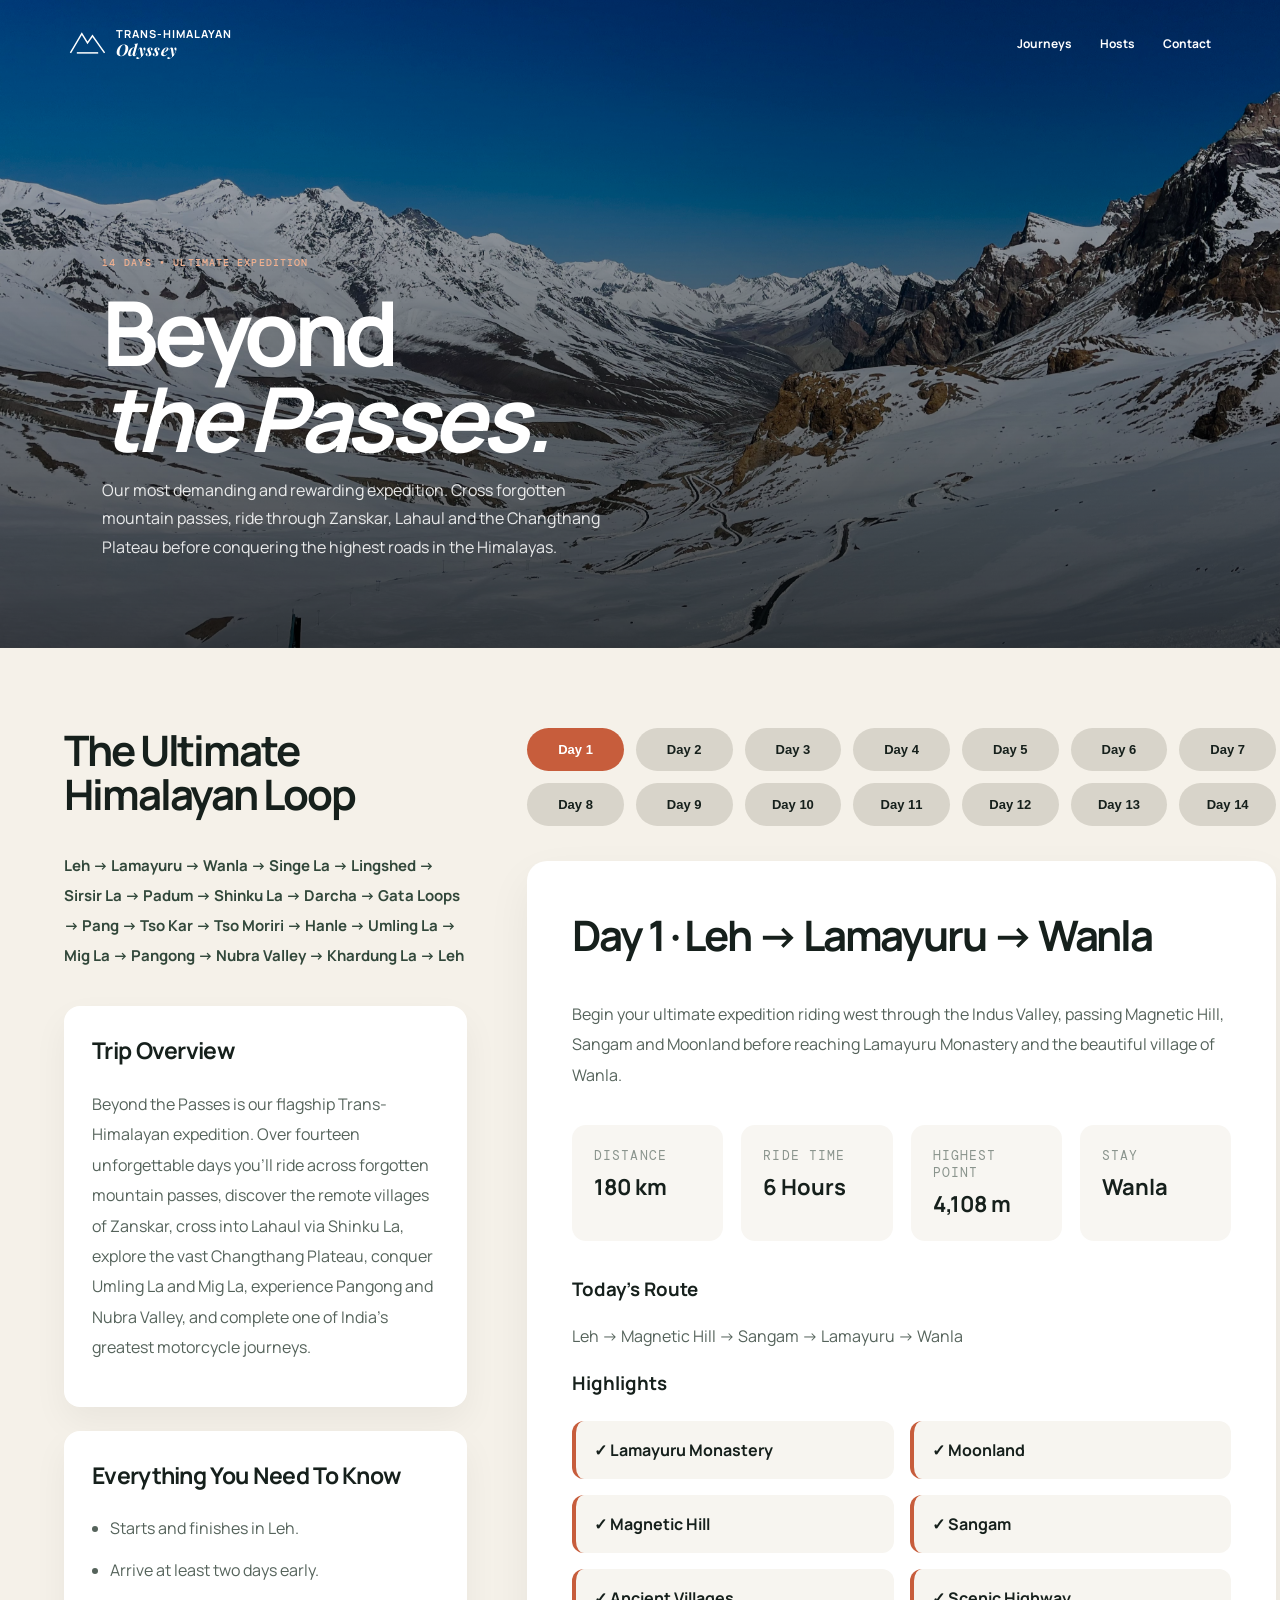
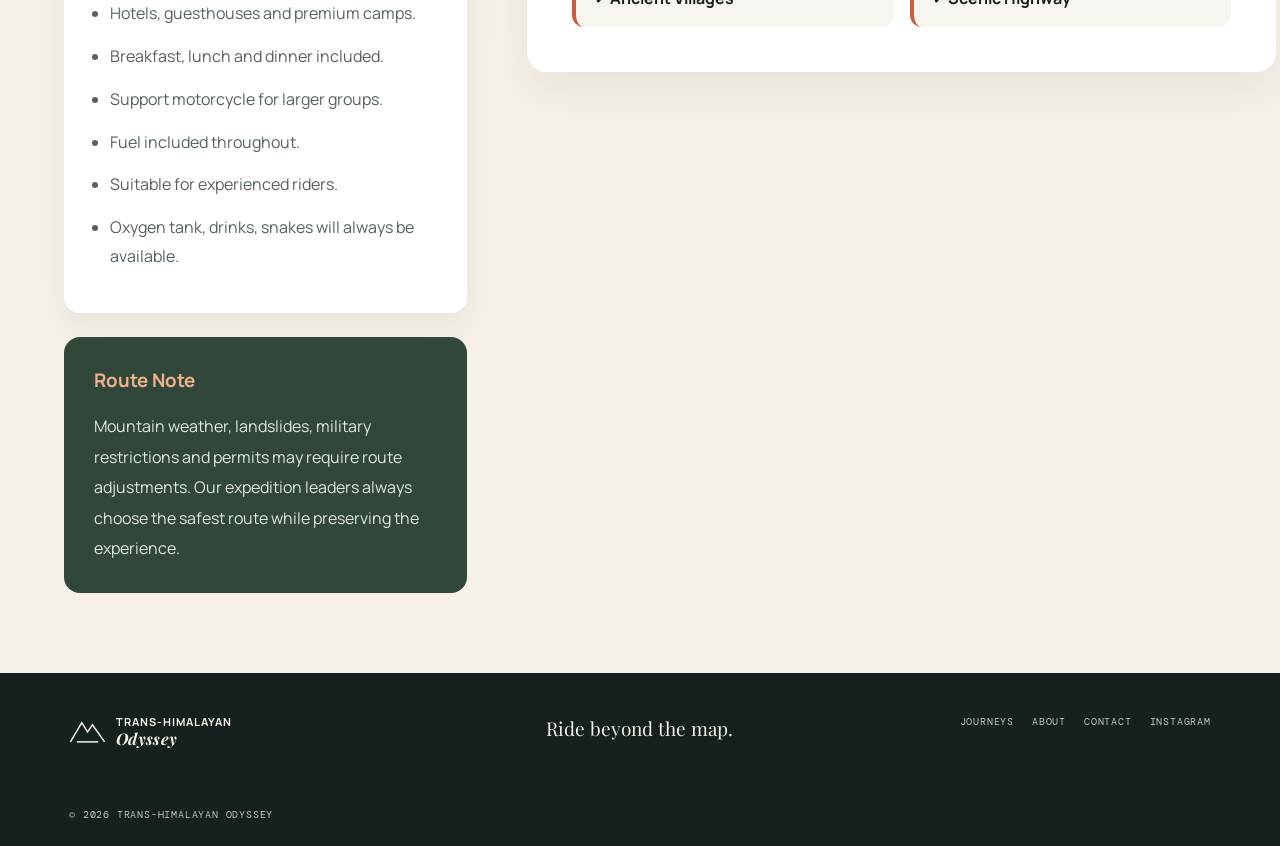
==== beyond-the-passes.html @ 50695be8 "added all three trips pages" ====
<!DOCTYPE html>
<html lang="en">

<head>

<meta charset="UTF-8">
<meta name="viewport" content="width=device-width, initial-scale=1.0">

<title>Beyond the Passes | Trans-Himalayan Odyssey</title>

<link rel="preconnect" href="https://fonts.googleapis.com">

<link rel="preconnect" href="https://fonts.gstatic.com" crossorigin>

<link href="https://fonts.googleapis.com/css2?family=DM+Mono:wght@400;500&family=Manrope:wght@400;500;600;700;800&family=Playfair+Display:wght@600;700&display=swap" rel="stylesheet">

<link rel="stylesheet" href="styles.css">

<link rel="stylesheet" href="trip.css">

</head>

<body>

<header class="site-header">

<a class="brand" href="index.html">

<svg viewBox="0 0 52 42">
<path d="M2 35 18 8l8 13 7-10 17 24"/>
<path d="M11 35h30"/>
</svg>

<span>

Trans-Himalayan

<br>

<em>Odyssey</em>

</span>

</a>

<nav class="nav">

<a href="index.html#journeys">Journeys</a>
<a href="hosts.html">Hosts</a>
<a href="contact.html">Contact</a>

</nav>

</header>

<section class="trip-hero">

<img src="assets/singla.jpeg" alt="Beyond the Passes">

<div class="trip-overlay"></div>

<div class="trip-title">

<p class="eyebrow light">

14 Days • Ultimate Expedition

</p>

<h1>

Beyond<br>

<i>the Passes.</i>

</h1>

<p>

Our most demanding and rewarding expedition.

Cross forgotten mountain passes, ride through Zanskar, Lahaul and the Changthang Plateau before conquering the highest roads in the Himalayas.

</p>

</div>

</section>

<main class="trip-wrapper">

<aside class="trip-sidebar">

<h2>

The Ultimate Himalayan Loop

</h2>

<p class="trip-route">

Leh

→ Lamayuru

→ Wanla

→ Singe La

→ Lingshed

→ Sirsir La

→ Padum

→ Shinku La

→ Darcha

→ Gata Loops

→ Pang

→ Tso Kar

→ Tso Moriri

→ Hanle

→ Umling La

→ Mig La

→ Pangong

→ Nubra Valley

→ Khardung La

→ Leh

</p>

<section class="sidebar-card">

<h3>

Trip Overview

</h3>

<p>

Beyond the Passes is our flagship Trans-Himalayan expedition.

Over fourteen unforgettable days you'll ride across forgotten mountain passes,

discover the remote villages of Zanskar,

cross into Lahaul via Shinku La,

explore the vast Changthang Plateau,

conquer Umling La and Mig La,

experience Pangong and Nubra Valley,

and complete one of India's greatest motorcycle journeys.

</p>

</section>

<section class="sidebar-card">

<h3>

Everything You Need To Know

</h3>

<ul>

<li>Starts and finishes in Leh.</li>

<li>Arrive at least two days early.</li>

<li>Hotels, guesthouses and premium camps.</li>

<li>Breakfast, lunch and dinner included.</li>

<li>Support motorcycle for larger groups.</li>

<li>Fuel included throughout.</li>

<li>Suitable for experienced riders.</li>
<li>Oxygen tank, drinks, snakes will always be available.</li>

</ul>

</section>

<section class="route-note">

<h3>

Route Note

</h3>

<p>

Mountain weather,

landslides,

military restrictions and permits may require route adjustments.

Our expedition leaders always choose the safest route while preserving the experience.

</p>

</section>

</aside>

<section class="trip-content">

<div class="day-buttons">

<button class="active">Day 1</button>

<button>Day 2</button>

<button>Day 3</button>

<button>Day 4</button>

<button>Day 5</button>

<button>Day 6</button>

<button>Day 7</button>

<button>Day 8</button>

<button>Day 9</button>

<button>Day 10</button>

<button>Day 11</button>

<button>Day 12</button>

<button>Day 13</button>

<button>Day 14</button>

</div>

<div id="day-content">

<h2 id="day-title"></h2>

<p id="day-overview"></p>

<div class="info-grid">

<div class="info-card">
<small>Distance</small>
<strong id="day-distance"></strong>
</div>

<div class="info-card">
<small>Ride Time</small>
<strong id="day-time"></strong>
</div>

<div class="info-card">
<small>Highest Point</small>
<strong id="day-altitude"></strong>
</div>

<div class="info-card">
<small>Stay</small>
<strong id="day-stay"></strong>
</div>

</div>

<h3>Today's Route</h3>

<p id="day-route"></p>

<h3>Highlights</h3>

<div class="highlights" id="day-highlights"></div>

</div>

</section>

</main>

<footer>
    <a class="brand" href="#top">
      <svg viewBox="0 0 52 42" aria-hidden="true">
        <path d="M2 35 18 8l8 13 7-10 17 24"/>
        <path d="M11 35h30"/>
      </svg>
      <span>Trans-Himalayan<br><em>Odyssey</em></span>
    </a>

    <p>Ride beyond the map.</p>

    <div>
      <a href="#journeys">Journeys</a>
      <a href="hosts.html">About</a>
      <a href="contact.html">Contact</a>

      <!-- Instagram -->
      <a href="https://www.instagram.com/trans_himalayan_odyssey/"
        target="_blank"
        rel="noopener noreferrer"
        class="icon brands alt fa-instagram"
        aria-label="Instagram">
        <span class="label">Instagram</span>
      </a>
    </div>

    <small>© <span id="year"></span> Trans-Himalayan Odyssey</small>
    </footer>

<script>

const itinerary=[

{
title:"Day 1 · Leh → Lamayuru → Wanla",
overview:"Begin your ultimate expedition riding west through the Indus Valley, passing Magnetic Hill, Sangam and Moonland before reaching Lamayuru Monastery and the beautiful village of Wanla.",
distance:"180 km",
time:"6 Hours",
altitude:"4,108 m",
stay:"Wanla",
route:"Leh → Magnetic Hill → Sangam → Lamayuru → Wanla",
highlights:[
"Lamayuru Monastery",
"Moonland",
"Magnetic Hill",
"Sangam",
"Ancient Villages",
"Scenic Highway"
]
},

{
title:"Day 2 · Wanla → Singe La → Lingshed",
overview:"Leave the highway behind and enter one of the least explored regions of Ladakh as you climb Singe La and descend into remote Himalayan villages.",
distance:"185 km",
time:"7–8 Hours",
altitude:"5,091 m",
stay:"Lingshed",
route:"Wanla → Photoksar → Singe La → Lingshed",
highlights:[
"Singe La",
"Photoksar",
"Remote Dirt Roads",
"Mountain Villages",
"River Crossings",
"Adventure Riding"
]
},

{
title:"Day 3 · Lingshed → Sirsir La → Padum",
overview:"Cross Sirsir La and descend into the spectacular Zanskar Valley where dramatic canyon roads lead towards Padum.",
distance:"180 km",
time:"7 Hours",
altitude:"4,850 m",
stay:"Padum",
route:"Lingshed → Sirsir La → Padum",
highlights:[
"Sirsir La",
"Zanskar Valley",
"Mountain Roads",
"Padum",
"Canyon Landscapes",
"Remote Himalayas"
]
},

{
title:"Day 4 · Explore Zanskar",
overview:"A relaxed exploration day discovering monasteries, villages and hidden corners of Zanskar while enjoying a break from long-distance riding.",
distance:"120 km",
time:"4 Hours",
altitude:"3,660 m",
stay:"Padum",
route:"Padum → Karsha → Stongde → Padum",
highlights:[
"Karsha Monastery",
"Stongde",
"Local Culture",
"Photography",
"River Valleys",
"Hidden Villages"
]
},

{
title:"Day 5 · Padum → Shinku La → Darcha",
overview:"Ride one of the newest Himalayan adventure routes crossing Shinku La before descending towards Darcha.",
distance:"190 km",
time:"8 Hours",
altitude:"5,091 m",
stay:"Darcha",
route:"Padum → Gombo Rangjon → Shinku La → Darcha",
highlights:[
"Shinku La",
"Gombo Rangjon",
"River Crossings",
"Mountain Trails",
"Lahaul Valley",
"Adventure Roads"
]
},

{
title:"Day 6 · Darcha → Gata Loops → Pang",
overview:"Enter the famous Leh–Manali Highway climbing the legendary Gata Loops before reaching Pang.",
distance:"220 km",
time:"8 Hours",
altitude:"4,630 m",
stay:"Pang",
route:"Darcha → Baralacha Region → Gata Loops → Pang",
highlights:[
"Gata Loops",
"Mountain Highway",
"High Altitude",
"Rock Formations",
"Epic Curves",
"Photography"
]
},

{
title:"Day 7 · Pang → Tso Kar → Tso Moriri",
overview:"Ride across the More Plains before exploring Tso Kar and ending the day beside the crystal-clear waters of Tso Moriri.",
distance:"210 km",
time:"7 Hours",
altitude:"4,595 m",
stay:"Karzok",
route:"Pang → More Plains → Tso Kar → Karzok",
highlights:[
"More Plains",
"Tso Kar",
"Wild Kiang",
"Tso Moriri",
"Changpa Nomads",
"Sunset"
]
},

{
title:"Day 8 · Tso Moriri → Hanle",
overview:"Continue through the vast Changthang Plateau towards Hanle, one of India's most remote villages.",
distance:"180 km",
time:"6 Hours",
altitude:"4,500 m",
stay:"Hanle",
route:"Karzok → Nyoma → Hanle",
highlights:[
"Changthang Plateau",
"Hanle Monastery",
"Nomadic Settlements",
"Remote Roads",
"Wildlife",
"Night Sky"
]
},

{
title:"Day 9 · Hanle → Umling La → Mig La → Hanle",
overview:"Today's challenge is conquering Umling La and Mig La before returning to Hanle for another unforgettable Himalayan night.",
distance:"230 km",
time:"8 Hours",
altitude:"5,883 m",
stay:"Hanle",
route:"Hanle → Umling La → Mig La → Hanle",
highlights:[
"Umling La",
"Mig La",
"Border Roads",
"World's Highest Roads",
"Adventure Riding",
"High Altitude"
]
},

{
title:"Day 10 · Hanle → Chushul → Pangong",
overview:"Ride through Chushul and the Rezang La Memorial before following Pangong Lake to your overnight stay.",
distance:"210 km",
time:"7 Hours",
altitude:"4,595 m",
stay:"Spangmik",
route:"Hanle → Chushul → Rezang La → Pangong",
highlights:[
"Rezang La",
"Chushul",
"Pangong",
"Photography",
"Mountain Lakes",
"Sunset"
]
},

{
title:"Day 11 · Pangong → Shyok → Nubra Valley",
overview:"Follow the famous Shyok route into Nubra Valley where desert landscapes meet snow-covered mountains.",
distance:"185 km",
time:"6 Hours",
altitude:"4,250 m",
stay:"Hunder",
route:"Pangong → Durbuk → Shyok → Hunder",
highlights:[
"Shyok Valley",
"River Roads",
"Nubra Valley",
"Diskit",
"Sand Dunes",
"Cold Desert"
]
},

{
title:"Day 12 · Nubra Exploration",
overview:"Spend the day exploring the hidden corners of Nubra Valley including Turtuk or Warshi depending on conditions and permits.",
distance:"200 km",
time:"6 Hours",
altitude:"3,900 m",
stay:"Hunder",
route:"Hunder → Turtuk → Hunder",
highlights:[
"Turtuk",
"Border Villages",
"Local Culture",
"Apricot Orchards",
"Scenic Roads",
"Photography"
]
},

{
title:"Day 13 · Nubra → Khardung La → Leh",
overview:"Cross Khardung La once more and descend into Leh after completing one of India's greatest motorcycle expeditions.",
distance:"130 km",
time:"5 Hours",
altitude:"5,359 m",
stay:"Leh",
route:"Hunder → Khardung La → Leh",
highlights:[
"Khardung La",
"Celebration Ride",
"Mountain Views",
"Final Descent",
"Group Photos",
"Leh"
]
},

{
title:"Day 14 · Leisure Day in Leh",
overview:"Keep this day flexible for weather delays, bike maintenance, sightseeing or simply enjoying Leh before your departure.",
distance:"Flexible",
time:"As You Wish",
altitude:"3,500 m",
stay:"Trip Ends",
route:"Explore Leh",
highlights:[
"Leh Market",
"Cafés",
"Shopping",
"Bike Care",
"Farewell Dinner",
"Departure"
]
}

];

const buttons=document.querySelectorAll(".day-buttons button");

const title=document.getElementById("day-title");
const overview=document.getElementById("day-overview");
const distance=document.getElementById("day-distance");
const time=document.getElementById("day-time");
const altitude=document.getElementById("day-altitude");
const stay=document.getElementById("day-stay");
const route=document.getElementById("day-route");
const highlights=document.getElementById("day-highlights");

function loadDay(index){

buttons.forEach((button,i)=>{

button.classList.toggle("active",i===index);

});

const day=itinerary[index];

title.textContent=day.title;
overview.textContent=day.overview;
distance.textContent=day.distance;
time.textContent=day.time;
altitude.textContent=day.altitude;
stay.textContent=day.stay;
route.textContent=day.route;

highlights.innerHTML="";

day.highlights.forEach(item=>{

const div=document.createElement("div");

div.className="highlight";

div.textContent="✓ "+item;

highlights.appendChild(div);

});

}

buttons.forEach((button,index)=>{

button.addEventListener("click",()=>{

loadDay(index);

});

});

loadDay(0);

</script>
<script src="script.js"></script>
</body>
</html>
---- styles.css ----
:root{
    --ink:#16201c;
    --moss:#31473a;
    --sand:#e7ddcd;
    --cream:#f5f1e9;
    --rust:#c75d3c;
    --line:rgba(22,32,28,.18)}*{box-sizing:border-box}html{scroll-behavior:smooth}body{margin:0;
        background:var(--cream);color:var(--ink);
            font-family:Manrope,Arial,sans-serif}.page-grain{pointer-events:none;
                position:fixed;
                inset:0;
                z-index:10;
                opacity:.08;
                background-image:url("data:image/svg+xml,%3Csvg viewBox='0 0 180 180' xmlns='http://www.w3.org/2000/svg'%3E%3Cfilter id='n'%3E%3CfeTurbulence type='fractalNoise' baseFrequency='.9' numOctaves='4' stitchTiles='stitch'/%3E%3C/filter%3E%3Crect width='100%25' height='100%25' filter='url(%23n)' opacity='.5'/%3E%3C/svg%3E");
                mix-blend-mode:multiply}.site-header{position:absolute;top:0;
                    left:0;
                    right:0;
                    z-index:3;
                    display:flex;
                    align-items:center;
                    justify-content:space-between;
                    padding:27px 5.4%;
                    color:white}.brand{display:flex;align-items:center;gap:10px;
                        color:inherit;
                        text-decoration:none;
                        font-size:11px;
                        font-weight:700;
                        letter-spacing:.09em;
                        line-height:1.2;
                        text-transform:uppercase}.brand em{font-family:'Playfair Display',serif;font-size:16px;
                            letter-spacing:.02em;
                            text-transform:none}.brand svg{width:37px;fill:none;stroke:currentColor;stroke-width:2.1}.nav{display:flex;gap:28px;
                                align-items:center}.nav a{color:inherit;text-decoration:none;
                                    font-size:12px;
                                    font-weight:700}.nav-cta{border:1px solid rgba(255,255,255,.7);
                                        padding:10px 14px}.nav-cta span{color:#efb18e;margin-left:6px}.menu-toggle{display:none;background:none;border:0;
                                            color:white}.hero{position:relative;
                                                height:min(860px,100vh);
                                                min-height:650px;
                                                color:white;
                                                overflow:hidden}.hero-image,.card-image,.manifesto-image,.about-photo{background-size:cover;
                                                    background-position:center}.hero-image{position:absolute;
                                                        inset:0;
                                                        background-image:url('https://images.unsplash.com/photo-1544502062-f82887f03d1c?auto=format&fit=crop&w=2400&q=85');
                                                        animation:zoom 16s ease-out both}.hero-overlay{position:absolute;
                                                            inset:0;
                                                            background:linear-gradient(90deg,rgba(9,20,16,.74),rgba(10,20,16,.22) 70%),linear-gradient(0deg,rgba(9,20,16,.45),transparent 38%)}.hero-content{position:absolute;z-index:1;top:50%;transform:translateY(-42%);
                                                                left:12%;max-width:700px}.eyebrow{font-family:'DM Mono',monospace;
                                                                    text-transform:uppercase;
                                                                    letter-spacing:.11em;
                                                                    font-size:10px;font-weight:500;
                                                                    margin:0 0 20px;
                                                                    color:var(--rust)}.eyebrow.light{color:#f1b08f}.hero h1{font-size:clamp(54px,7.2vw,105px);line-height:1.08;.hero h1 i{
    display:inline-block;
}
                                                                        letter-spacing:-.065em;margin:0}.hero h1 i,h2 i,.display-copy em,blockquote em{font-family:'Playfair Display',serif;font-weight:600;
                                                                            letter-spacing:-.055em}.hero-copy{max-width:450px;
                                                                                font-size:15px;
                                                                                line-height:1.8;
                                                                                margin:28px 0 35px;
                                                                                color:rgba(255,255,255,.85)}.button{display:inline-flex;
                                                                                    align-items:center;
                                                                                    gap:20px;
                                                                                    padding:15px 20px;
                                                                                    font-size:11px;
                                                                                    text-transform:uppercase;
                                                                                    letter-spacing:.06em;
                                                                                    font-weight:800;
                                                                                    text-decoration:none}.button-light{color:var(--ink);
                                                                                        background:var(--cream)}.button span{font-size:17px}.hero-foot{position:absolute;
                                                                                            bottom:28px;
                                                                                            left:5.4%;
                                                                                            right:5.4%;
                                                                                            z-index:1;
                                                                                            display:flex;
                                                                                            justify-content:space-between;
                                                                                            font:10px 'DM Mono',monospace;
                                                                                            letter-spacing:.1em;
                                                                                            text-transform:uppercase}.intro{padding:140px 8%;
                                                                                                background:var(--cream)}.section-label{font:10px 'DM Mono',monospace;
                                                                                                    text-transform:uppercase;
                                                                                                    letter-spacing:.1em;
                                                                                                    color:#68736b;display:flex;
                                                                                                    gap:25px}.section-label span{color:var(--rust)}.intro-body{display:grid;grid-template-columns:1.5fr .55fr;
                                                                                                        gap:10%;max-width:1120px;
                                                                                                        margin:48px auto 0}.display-copy{font-size:clamp(31px,4.2vw,59px);
                                                                                                            line-height:1.16;
                                                                                                            letter-spacing:-.055em;
                                                                                                            margin:0}.intro-detail{padding-top:13px;
                                                                                                                font-size:14px;line-height:1.85}.text-link{display:inline-block;margin-top:20px;color:var(--ink);text-decoration:none;font-weight:800;font-size:12px;border-bottom:1px solid var(--ink);padding-bottom:6px}.text-link span{margin-left:15px;color:var(--rust);font-size:16px}.journeys{padding:105px 5.4% 120px;background:#d6cdbd}.section-heading{display:flex;justify-content:space-between;align-items:end;gap:30px;max-width:1300px;margin:0 auto 45px}.section-heading h2,.about h2,.enquire h2{font-size:clamp(42px,5.2vw,72px);line-height:1;letter-spacing:-.06em;margin:0}.section-heading>p{max-width:310px;font-size:13px;line-height:1.7;margin:0}.trip-grid{display:grid;grid-template-columns:repeat(3,1fr);gap:18px;max-width:1300px;margin:auto}.trip-card{background:var(--cream);display:flex;flex-direction:column;min-height:595px}.card-image{height:270px}.card-one .card-image{background-image:url('https://images.unsplash.com/photo-1628348068346-682e3d7ca355?auto=format&fit=crop&w=1000&q=80')}.card-two .card-image{background-image:url('https://images.unsplash.com/photo-1500534623283-312aade485b7?auto=format&fit=crop&w=1000&q=80')}.card-three .card-image{background-image:url('https://images.unsplash.com/photo-1544735716-392fe2489ffa?auto=format&fit=crop&w=1000&q=80')}.card-content{padding:26px 28px 30px;display:flex;flex:1;flex-direction:column}.card-meta{display:flex;justify-content:space-between;font:10px 'DM Mono',monospace;text-transform:uppercase;letter-spacing:.07em;color:#657068}.card-meta span:last-child{color:var(--rust)}.trip-card h3{font-size:38px;line-height:.98;letter-spacing:-.055em;margin:25px 0 13px}.trip-card p{font-size:12.5px;line-height:1.7;margin:0;color:#435049}.trip-card a{margin-top:auto;padding-top:20px;color:var(--ink);font-size:11px;text-transform:uppercase;font-weight:800;text-decoration:none}.trip-card a span{float:right;color:var(--rust);font-size:17px}.trip-note{text-align:center;font:10px 'DM Mono',monospace;text-transform:uppercase;letter-spacing:.07em;color:#657068;margin:35px 0 0}.manifesto{display:grid;grid-template-columns:1.15fr .85fr;min-height:610px}.manifesto-image{background-image:url('https://images.unsplash.com/photo-1526772662000-3f88f10405ff?auto=format&fit=crop&w=1800&q=85')}.manifesto-panel{background:var(--moss);color:var(--cream);padding:15% 13%;display:flex;flex-direction:column;justify-content:center}.manifesto-panel blockquote{font-size:clamp(32px,4vw,55px);line-height:1.12;letter-spacing:-.055em;margin:0 0 35px}.manifesto-panel>p:last-child{font-size:13px;line-height:1.8;color:#d2d8d1;max-width:370px}.ride-principles{padding:130px 8%;display:grid;grid-template-columns:.5fr 1.5fr;gap:65px}.principles-grid{display:grid;grid-template-columns:repeat(2,1fr);gap:0 45px}.principles-grid article{padding:0 0 40px;margin-bottom:38px;border-bottom:1px solid var(--line)}.principles-grid span{font:10px 'DM Mono',monospace;color:var(--rust)}.principles-grid h3{font-size:21px;letter-spacing:-.04em;margin:15px 0 9px}.principles-grid p{font-size:12.5px;line-height:1.7;color:#566158;margin:0;max-width:260px}.about{display:grid;grid-template-columns:1fr 1fr;background:#e7ddcd;min-height:620px}.about-photo{background-image:url('https://images.unsplash.com/photo-1558981806-ec527fa84c39?auto=format&fit=crop&w=1300&q=85')}.about-copy{padding:15% 16%;display:flex;flex-direction:column;justify-content:center}.about-copy>p:not(.eyebrow){font-size:13px;line-height:1.85;max-width:420px;color:#435049;margin:24px 0 0}.about-copy>p+p{margin-top:12px}.enquire{padding:125px 8%;background:var(--rust);color:var(--cream);text-align:center;display:flex;align-items:center;flex-direction:column}.enquire h2{font-size:clamp(42px,6.2vw,86px)}.enquire>p:not(.eyebrow){max-width:470px;font-size:14px;line-height:1.8;margin:28px 0 32px;color:#fff2e8}.enquire small{font:9px 'DM Mono',monospace;text-transform:uppercase;letter-spacing:.05em;margin-top:22px;color:#ffe2d0;opacity:.8}footer{background:var(--ink);color:var(--cream);padding:42px 5.4% 25px;display:grid;grid-template-columns:1fr 1fr 1fr;align-items:start;gap:20px}footer p{font-family:'Playfair Display',serif;font-size:19px;margin:0;text-align:center}footer div{display:flex;justify-content:flex-end;gap:18px}footer div a,footer small{font:10px 'DM Mono',monospace;text-transform:uppercase;letter-spacing:.08em;color:#bec7be;text-decoration:none}footer small{grid-column:1/-1;margin-top:40px}@keyframes zoom{from{transform:scale(1.04)}to{transform:scale(1)}}@media(max-width:720px){.site-header{padding:22px 6%}.nav{display:none;position:absolute;top:78px;left:6%;right:6%;background:var(--ink);padding:25px;flex-direction:column;align-items:flex-start}.nav.open{display:flex}.menu-toggle{display:block}.menu-toggle span{display:block;width:24px;height:1px;background:currentColor;margin:6px}.hero-content{left:7%;right:7%;transform:translateY(-39%)}.hero h1{font-size:54px}.hero-foot{left:7%;right:7%}.intro{padding:85px 7%}.intro-body,.manifesto,.about{grid-template-columns:1fr;gap:25px}.intro-body{margin-top:34px}.section-heading{display:block}.section-heading>p{margin-top:22px}.journeys{padding:78px 6%}.trip-grid{grid-template-columns:1fr}.trip-card{min-height:0}.card-image{height:260px}.card-content{min-height:285px}.manifesto-image{min-height:380px}.manifesto-panel{padding:90px 10%}.ride-principles{padding:85px 7%;grid-template-columns:1fr;gap:38px}.principles-grid{gap:0 25px}.about-photo{min-height:420px}.about-copy{padding:85px 9%}.enquire{padding:90px 7%}footer{grid-template-columns:1fr 1fr}footer p{display:none}footer div{justify-content:flex-end;flex-direction:column;align-items:flex-end;gap:10px}footer small{margin-top:25px}.display-copy{font-size:37px}}
.host-card{
    display:grid;
    grid-template-columns:420px 1fr;
    gap:5rem;
    align-items:center;
    margin:6rem auto;
    max-width:1200px;
}

.host-photo img{
    width:100%;
    display:block;
    border-radius:12px;
    transition:.35s;
}

.host-photo:hover img{
    transform:scale(1.02);
}

.host-content h2{
    font-size:3rem;
    margin:.3rem 0;
}

.host-tag{
    color:var(--rust);
    font-weight:700;
    margin-bottom:2rem;
}

.host-content p{
    line-height:1.9;
}

.host-placeholder{
    height:520px;
    border:2px dashed #bbb;
    display:flex;
    justify-content:center;
    align-items:center;
    font-size:2rem;
    color:#888;
}

@media(max-width:900px){
    .host-card{
        grid-template-columns:1fr;
    }
}
---- trip.css ----
/* ------------------------------------------------ */
/* Shared Expedition Styles */
/* ------------------------------------------------ */

:root{
    --trip-width:1400px;
}

body{
    background:var(--cream);
}

/* ---------------- HERO ---------------- */

.trip-hero{
    position:relative;
    height:72vh;
    min-height:560px;
    overflow:hidden;
}

.trip-hero img{
    width:100%;
    height:100%;
    object-fit:cover;
    animation:heroZoom 10s ease forwards;
}

.trip-overlay{
    position:absolute;
    inset:0;
    background:
        linear-gradient(
            to top,
            rgba(0,0,0,.72),
            rgba(0,0,0,.18)
        );
}

.trip-title{
    position:absolute;
    left:8%;
    bottom:70px;
    color:white;
    max-width:700px;
}

.trip-title h1{
    font-size:clamp(54px,7vw,92px);
    line-height:.95;
    letter-spacing:-.06em;
    margin:10px 0;
}

.trip-title p:last-child{
    max-width:520px;
    font-size:16px;
    line-height:1.8;
    color:rgba(255,255,255,.88);
}

/* ---------------- LAYOUT ---------------- */

.trip-wrapper{

    max-width:var(--trip-width);

    margin:auto;

    padding:80px 5%;

    display:grid;

    grid-template-columns:35% 65%;

    gap:60px;

}

/* ---------------- LEFT ---------------- */

.trip-sidebar{

    position:sticky;

    top:40px;

    align-self:start;

}

.trip-sidebar h2{

    font-size:42px;

    line-height:1.05;

    margin-top:0;

    letter-spacing:-.05em;

}

.trip-route{

    font-size:15px;

    line-height:2;

    color:var(--moss);

    font-weight:700;

    margin-bottom:35px;

}

.sidebar-card{

    background:white;

    padding:28px;

    border-radius:16px;

    margin-bottom:24px;

    box-shadow:

    0 15px 35px rgba(0,0,0,.05);

}

.sidebar-card h3{

    margin-top:0;

    font-size:23px;

    letter-spacing:-.03em;

}

.sidebar-card p{

    line-height:1.9;

    color:#55635b;

}

.sidebar-card ul{

    padding-left:18px;

    margin:0;

}

.sidebar-card li{

    margin:14px 0;

    line-height:1.8;

    color:#55635b;

}

/* ---------------- ROUTE NOTE ---------------- */

.route-note{

    background:var(--moss);

    color:white;

    padding:30px;

    border-radius:16px;

}

.route-note h3{

    margin-top:0;

    color:#efb18e;

}

.route-note p{

    line-height:1.9;

    margin:0;

    color:#dfe7df;

}

/* ---------------- RIGHT ---------------- */

.trip-content{

    min-height:800px;

}

.day-buttons{
    display:grid;
    grid-template-columns:repeat(7, 1fr);
    gap:12px;
    width:100%;
    margin-bottom:35px;
}

.day-buttons button{
    width:100%;
    padding:14px 10px;
    border:none;
    border-radius:999px;
    background:#d8d4ca;
    color:var(--ink);
    font-weight:800;
    font-size:13px;
    cursor:pointer;
    transition:.3s ease;
}

.day-buttons button.active{
    background:var(--rust);
    color:#fff;
}

.day-buttons button:hover{

    transform:translateY(-2px);

}


/* ---------------- DAY CARD ---------------- */

#day-content{

    background:white;

    border-radius:20px;

    padding:45px;

    box-shadow:

    0 18px 45px rgba(0,0,0,.06);

}

#day-content h2{

    font-size:42px;

    letter-spacing:-.05em;

    margin-top:0;

}

#day-content p{

    line-height:1.9;

    color:#55635b;

}

/* ---------------- INFO GRID ---------------- */

.info-grid{

    display:grid;

    grid-template-columns:repeat(4,1fr);

    gap:18px;

    margin:35px 0;

}

.info-card{

    background:#f8f6f2;

    border-radius:14px;

    padding:22px;

}

.info-card small{

    display:block;

    color:#8a948d;

    font-family:'DM Mono',monospace;

    text-transform:uppercase;

    letter-spacing:.08em;

    margin-bottom:8px;

}

.info-card strong{

    font-size:22px;

}

/* ---------------- HIGHLIGHTS ---------------- */

.highlights{

    display:grid;

    grid-template-columns:repeat(2,1fr);

    gap:16px;

    margin-top:25px;

}

.highlight{

    background:#f7f5f0;

    padding:18px;

    border-left:4px solid var(--rust);

    border-radius:12px;

    font-weight:700;

}

/* ---------------- ANIMATION ---------------- */

@keyframes heroZoom{

    from{

        transform:scale(1.15);

    }

    to{

        transform:scale(1);

    }

}

/* ---------------- MOBILE ---------------- */

@media (max-width:1000px){

.trip-wrapper{

grid-template-columns:1fr;

}

.trip-sidebar{

position:relative;

top:auto;

}

.info-grid{

grid-template-columns:repeat(2,1fr);

}

.trip-title{

left:7%;

right:7%;

bottom:45px;

}

.trip-title h1{

font-size:58px;

}

}

@media (max-width:650px){

.trip-hero{

height:55vh;

min-height:420px;

}

.info-grid{

grid-template-columns:1fr;

}

.highlights{

grid-template-columns:1fr;

}

#day-content{

padding:28px;

}

.trip-sidebar h2{

font-size:34px;

}

.trip-title h1{

font-size:48px;

}

.trip-title p:last-child{

font-size:15px;

}

}
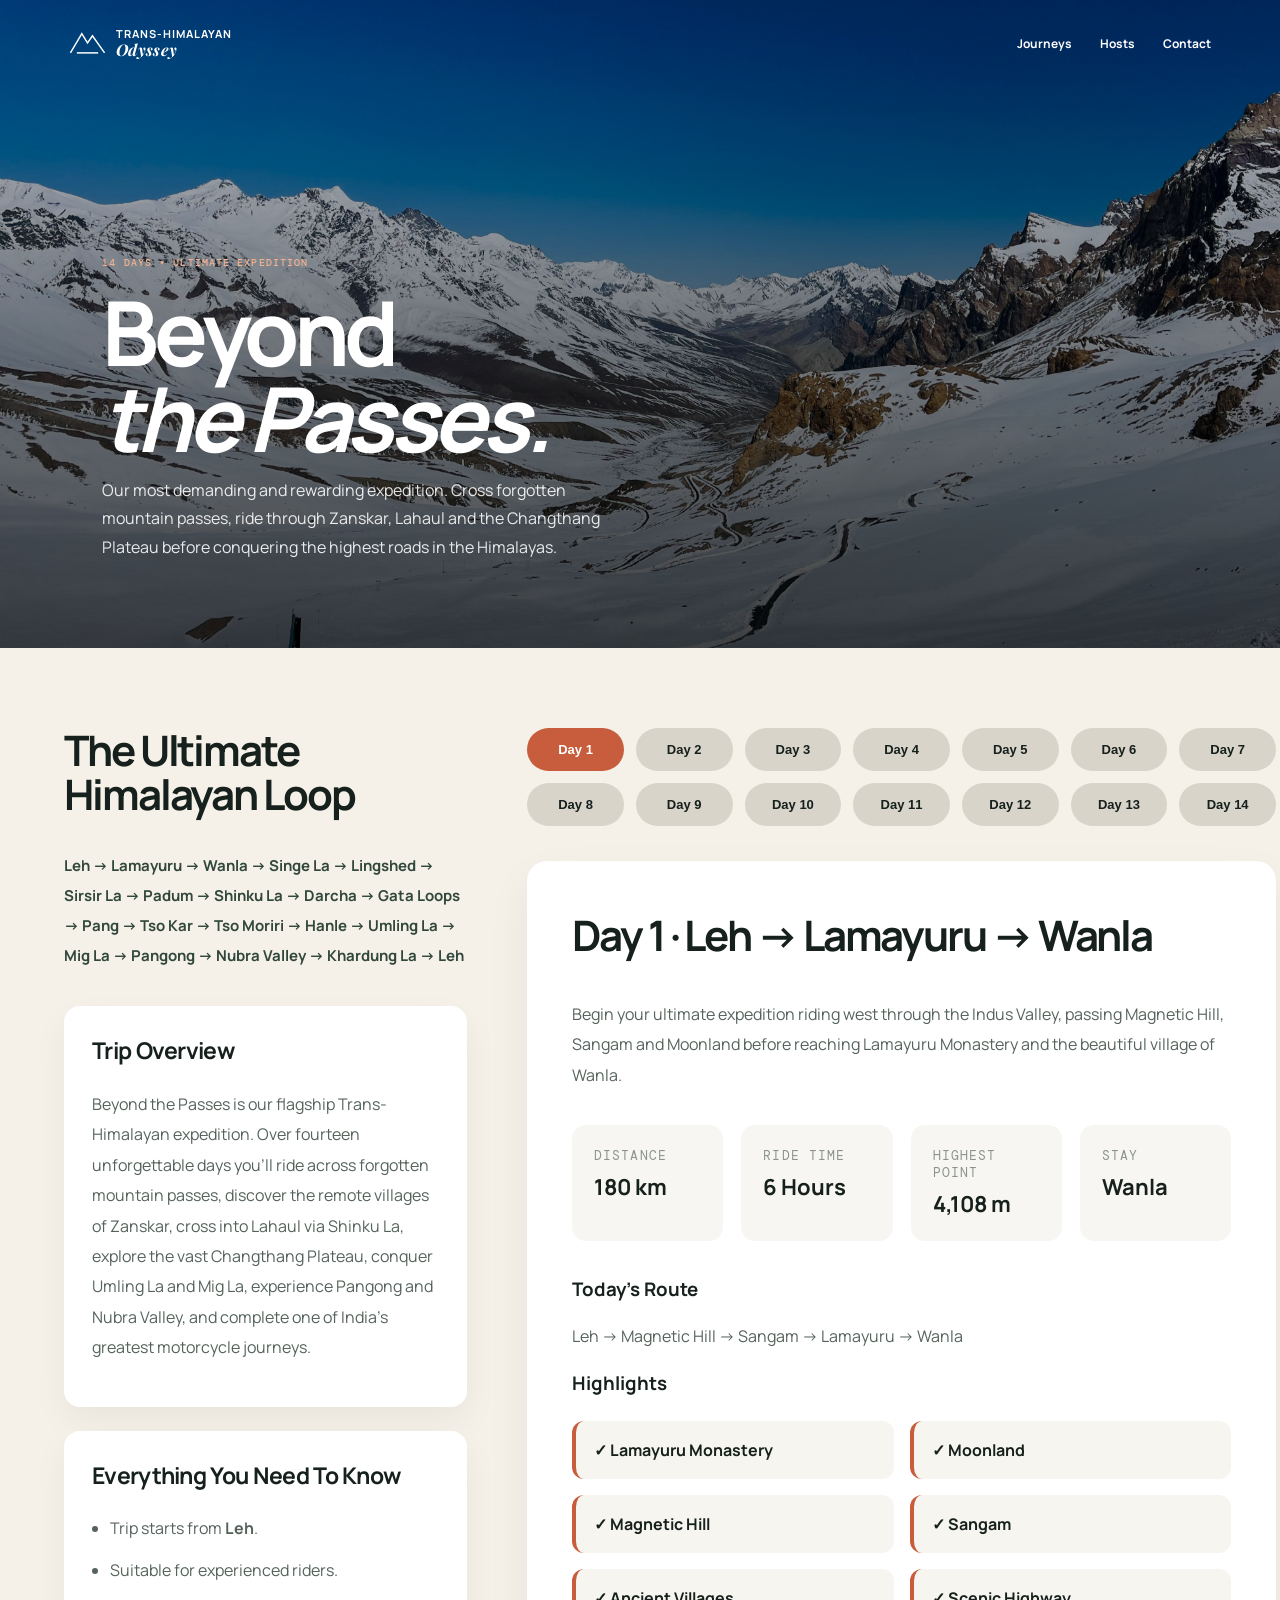
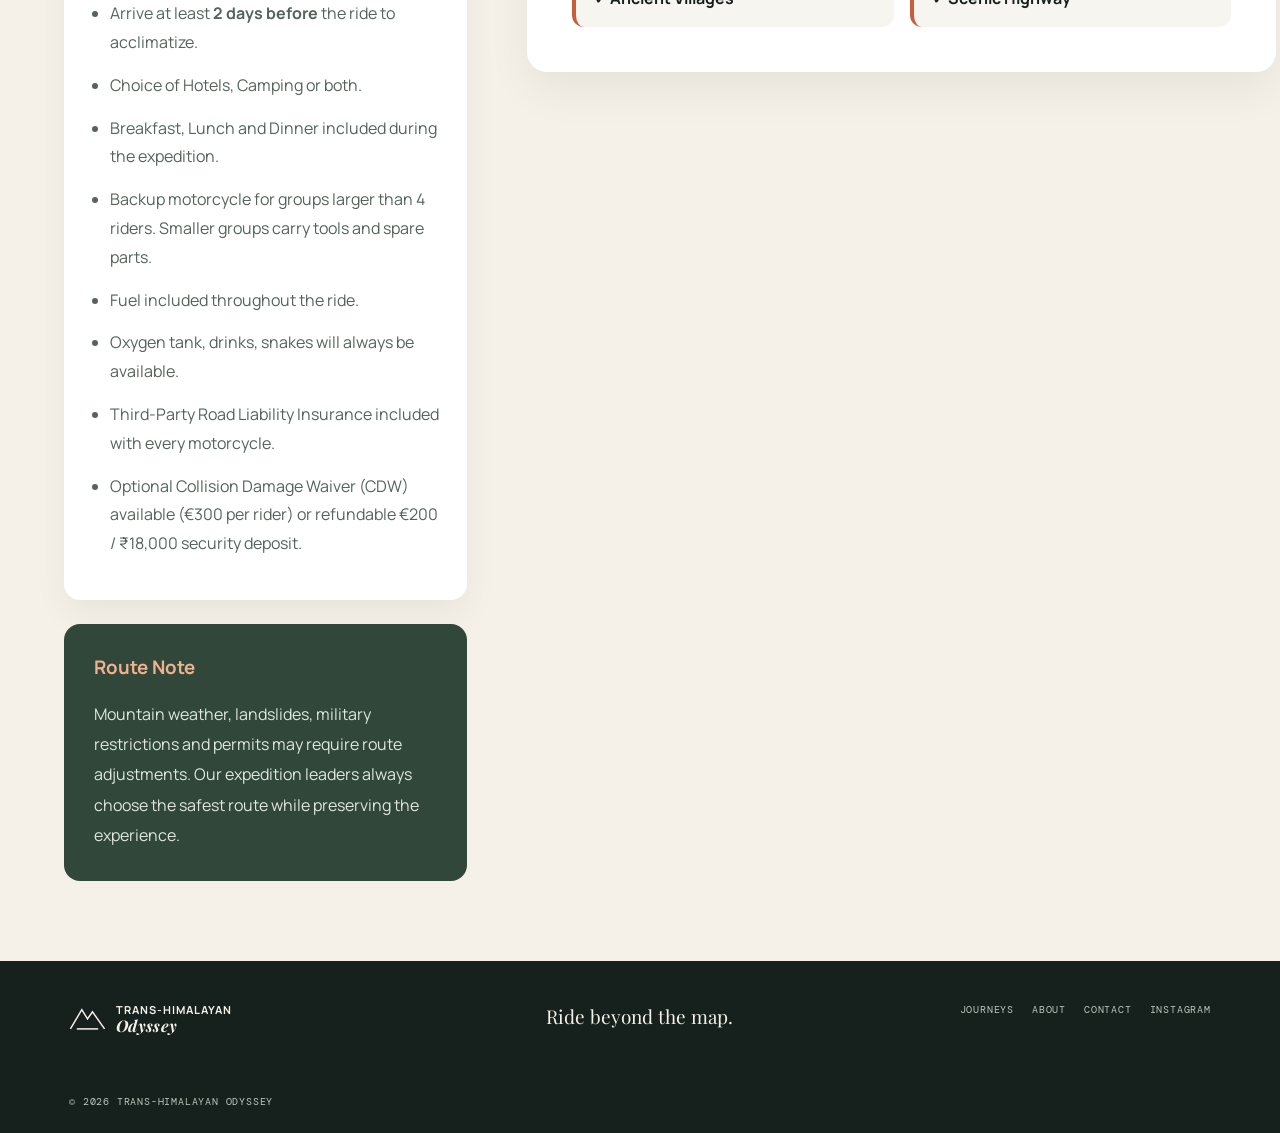
==== commit 2bc9bef0: "updated trip details" ====
--- a/beyond-the-passes.html
+++ b/beyond-the-passes.html
@@ -180,23 +180,18 @@
 </h3>
 
 <ul>
-
-<li>Starts and finishes in Leh.</li>
-
-<li>Arrive at least two days early.</li>
-
-<li>Hotels, guesthouses and premium camps.</li>
-
-<li>Breakfast, lunch and dinner included.</li>
-
-<li>Support motorcycle for larger groups.</li>
-
-<li>Fuel included throughout.</li>
-
-<li>Suitable for experienced riders.</li>
-<li>Oxygen tank, drinks, snakes will always be available.</li>
-
+  <li>Trip starts from <strong>Leh</strong>.</li>
+  <li>Suitable for experienced riders.</li>
+  <li>Arrive at least <strong>2 days before</strong> the ride to acclimatize.</li>
+  <li>Choice of Hotels, Camping or both.</li>
+  <li>Breakfast, Lunch and Dinner included during the expedition.</li>
+  <li>Backup motorcycle for groups larger than 4 riders. Smaller groups carry tools and spare parts.</li>
+  <li>Fuel included throughout the ride.</li>
+  <li>Oxygen tank, drinks, snakes will always be available.</li>
+  <li>Third-Party Road Liability Insurance included with every motorcycle.</li>
+  <li>Optional Collision Damage Waiver (CDW) available (€300 per rider) or refundable €200 / ₹18,000 security deposit.</li>
 </ul>
+
 
 </section>
 
@@ -303,7 +298,7 @@
 </main>
 
 <footer>
-    <a class="brand" href="#top">
+    <a class="brand" href="index.html">
       <svg viewBox="0 0 52 42" aria-hidden="true">
         <path d="M2 35 18 8l8 13 7-10 17 24"/>
         <path d="M11 35h30"/>
@@ -314,7 +309,7 @@
     <p>Ride beyond the map.</p>
 
     <div>
-      <a href="#journeys">Journeys</a>
+      <a href="index.html#journeys">Journeys</a>
       <a href="hosts.html">About</a>
       <a href="contact.html">Contact</a>
 
--- a/styles.css
+++ b/styles.css
@@ -50,9 +50,7 @@
                                                                     letter-spacing:.11em;
                                                                     font-size:10px;font-weight:500;
                                                                     margin:0 0 20px;
-                                                                    color:var(--rust)}.eyebrow.light{color:#f1b08f}.hero h1{font-size:clamp(54px,7.2vw,105px);line-height:1.08;.hero h1 i{
-    display:inline-block;
-}
+                                                                    color:var(--rust)}.eyebrow.light{color:#f1b08f}.hero h1{font-size:clamp(54px,7.2vw,105px);line-height:1.08;
                                                                         letter-spacing:-.065em;margin:0}.hero h1 i,h2 i,.display-copy em,blockquote em{font-family:'Playfair Display',serif;font-weight:600;
                                                                             letter-spacing:-.055em}.hero-copy{max-width:450px;
                                                                                 font-size:15px;
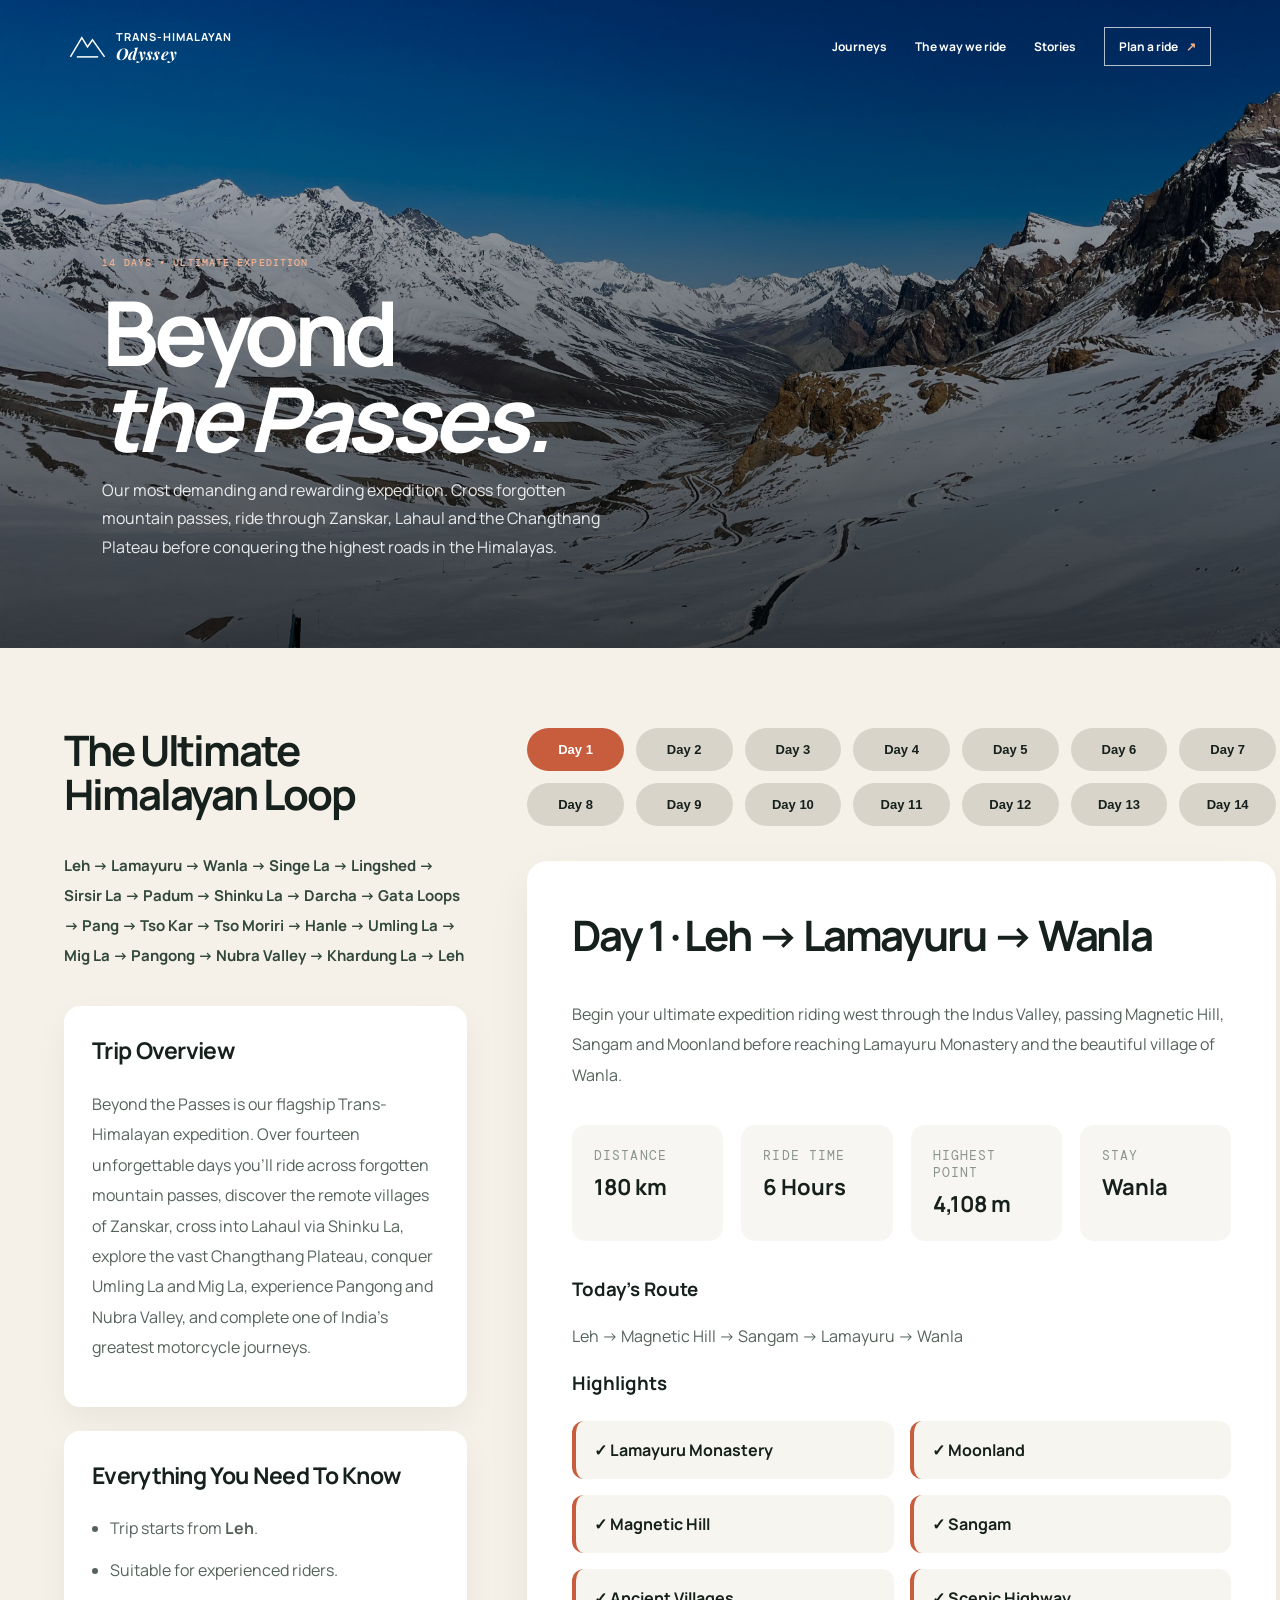
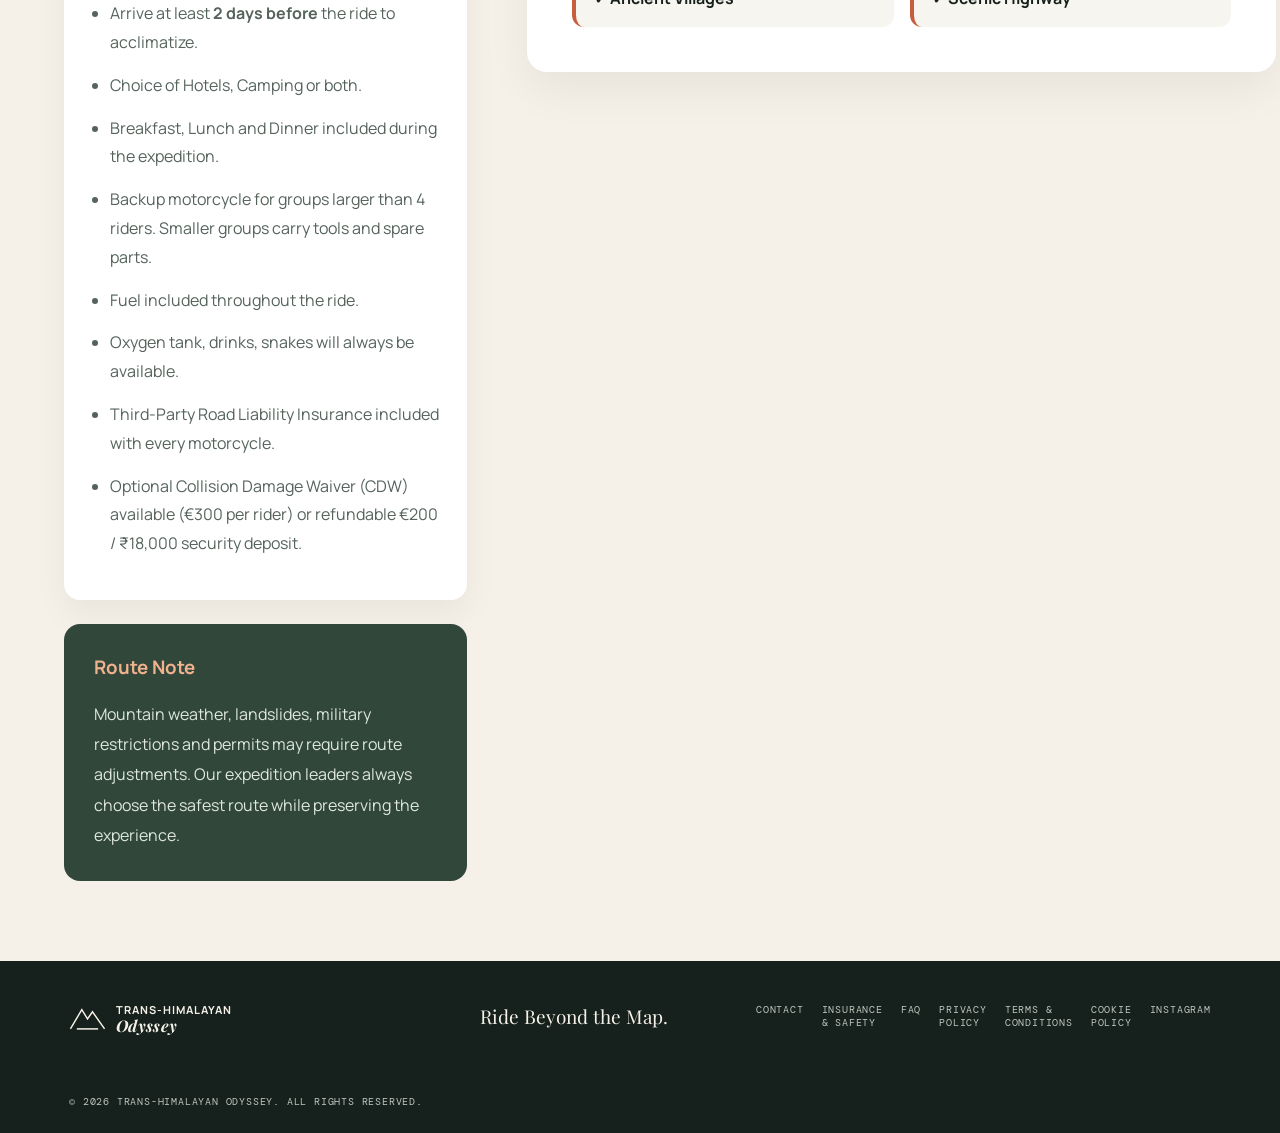
==== commit 961d52f1: "refactored the html file and added a unified header and footer pages, also added the cookies, FAQ, i" ====
--- a/beyond-the-passes.html
+++ b/beyond-the-passes.html
@@ -3,645 +3,633 @@
 
 <head>
 
-<meta charset="UTF-8">
-<meta name="viewport" content="width=device-width, initial-scale=1.0">
-
-<title>Beyond the Passes | Trans-Himalayan Odyssey</title>
-
-<link rel="preconnect" href="https://fonts.googleapis.com">
-
-<link rel="preconnect" href="https://fonts.gstatic.com" crossorigin>
-
-<link href="https://fonts.googleapis.com/css2?family=DM+Mono:wght@400;500&family=Manrope:wght@400;500;600;700;800&family=Playfair+Display:wght@600;700&display=swap" rel="stylesheet">
-
-<link rel="stylesheet" href="styles.css">
-
-<link rel="stylesheet" href="trip.css">
+    <meta charset="UTF-8">
+    <meta name="viewport" content="width=device-width, initial-scale=1.0">
+
+    <title>Beyond the Passes | Trans-Himalayan Odyssey</title>
+
+    <link rel="preconnect" href="https://fonts.googleapis.com">
+
+    <link rel="preconnect" href="https://fonts.gstatic.com" crossorigin>
+
+    <link href="https://fonts.googleapis.com/css2?family=DM+Mono:wght@400;500&family=Manrope:wght@400;500;600;700;800&family=Playfair+Display:wght@600;700&display=swap" rel="stylesheet">
+
+    <link rel="stylesheet" href="styles.css">
+
+    <link rel="stylesheet" href="trip.css">
 
 </head>
 
 <body>
 
-<header class="site-header">
-
-<a class="brand" href="index.html">
-
-<svg viewBox="0 0 52 42">
-<path d="M2 35 18 8l8 13 7-10 17 24"/>
-<path d="M11 35h30"/>
-</svg>
-
-<span>
-
-Trans-Himalayan
-
-<br>
-
-<em>Odyssey</em>
-
-</span>
-
-</a>
-
-<nav class="nav">
-
-<a href="index.html#journeys">Journeys</a>
-<a href="hosts.html">Hosts</a>
-<a href="contact.html">Contact</a>
-
-</nav>
-
-</header>
-
-<section class="trip-hero">
-
-<img src="assets/singla.jpeg" alt="Beyond the Passes">
-
-<div class="trip-overlay"></div>
-
-<div class="trip-title">
-
-<p class="eyebrow light">
-
-14 Days • Ultimate Expedition
-
-</p>
-
-<h1>
-
-Beyond<br>
-
-<i>the Passes.</i>
-
-</h1>
-
-<p>
-
-Our most demanding and rewarding expedition.
-
-Cross forgotten mountain passes, ride through Zanskar, Lahaul and the Changthang Plateau before conquering the highest roads in the Himalayas.
-
-</p>
-
-</div>
-
-</section>
-
-<main class="trip-wrapper">
-
-<aside class="trip-sidebar">
-
-<h2>
-
-The Ultimate Himalayan Loop
-
-</h2>
-
-<p class="trip-route">
-
-Leh
-
-→ Lamayuru
-
-→ Wanla
-
-→ Singe La
-
-→ Lingshed
-
-→ Sirsir La
-
-→ Padum
-
-→ Shinku La
-
-→ Darcha
-
-→ Gata Loops
-
-→ Pang
-
-→ Tso Kar
-
-→ Tso Moriri
-
-→ Hanle
-
-→ Umling La
-
-→ Mig La
-
-→ Pangong
-
-→ Nubra Valley
-
-→ Khardung La
-
-→ Leh
-
-</p>
-
-<section class="sidebar-card">
-
-<h3>
-
-Trip Overview
-
-</h3>
-
-<p>
-
-Beyond the Passes is our flagship Trans-Himalayan expedition.
-
-Over fourteen unforgettable days you'll ride across forgotten mountain passes,
-
-discover the remote villages of Zanskar,
-
-cross into Lahaul via Shinku La,
-
-explore the vast Changthang Plateau,
-
-conquer Umling La and Mig La,
-
-experience Pangong and Nubra Valley,
-
-and complete one of India's greatest motorcycle journeys.
-
-</p>
-
-</section>
-
-<section class="sidebar-card">
-
-<h3>
-
-Everything You Need To Know
-
-</h3>
-
-<ul>
-  <li>Trip starts from <strong>Leh</strong>.</li>
-  <li>Suitable for experienced riders.</li>
-  <li>Arrive at least <strong>2 days before</strong> the ride to acclimatize.</li>
-  <li>Choice of Hotels, Camping or both.</li>
-  <li>Breakfast, Lunch and Dinner included during the expedition.</li>
-  <li>Backup motorcycle for groups larger than 4 riders. Smaller groups carry tools and spare parts.</li>
-  <li>Fuel included throughout the ride.</li>
-  <li>Oxygen tank, drinks, snakes will always be available.</li>
-  <li>Third-Party Road Liability Insurance included with every motorcycle.</li>
-  <li>Optional Collision Damage Waiver (CDW) available (€300 per rider) or refundable €200 / ₹18,000 security deposit.</li>
-</ul>
-
-
-</section>
-
-<section class="route-note">
-
-<h3>
-
-Route Note
-
-</h3>
-
-<p>
-
-Mountain weather,
-
-landslides,
-
-military restrictions and permits may require route adjustments.
-
-Our expedition leaders always choose the safest route while preserving the experience.
-
-</p>
-
-</section>
-
-</aside>
-
-<section class="trip-content">
-
-<div class="day-buttons">
-
-<button class="active">Day 1</button>
-
-<button>Day 2</button>
-
-<button>Day 3</button>
-
-<button>Day 4</button>
-
-<button>Day 5</button>
-
-<button>Day 6</button>
-
-<button>Day 7</button>
-
-<button>Day 8</button>
-
-<button>Day 9</button>
-
-<button>Day 10</button>
-
-<button>Day 11</button>
-
-<button>Day 12</button>
-
-<button>Day 13</button>
-
-<button>Day 14</button>
-
-</div>
-
-<div id="day-content">
-
-<h2 id="day-title"></h2>
-
-<p id="day-overview"></p>
-
-<div class="info-grid">
-
-<div class="info-card">
-<small>Distance</small>
-<strong id="day-distance"></strong>
-</div>
-
-<div class="info-card">
-<small>Ride Time</small>
-<strong id="day-time"></strong>
-</div>
-
-<div class="info-card">
-<small>Highest Point</small>
-<strong id="day-altitude"></strong>
-</div>
-
-<div class="info-card">
-<small>Stay</small>
-<strong id="day-stay"></strong>
-</div>
-
-</div>
-
-<h3>Today's Route</h3>
-
-<p id="day-route"></p>
-
-<h3>Highlights</h3>
-
-<div class="highlights" id="day-highlights"></div>
-
-</div>
-
-</section>
-
-</main>
-
-<footer>
-    <a class="brand" href="index.html">
-      <svg viewBox="0 0 52 42" aria-hidden="true">
-        <path d="M2 35 18 8l8 13 7-10 17 24"/>
-        <path d="M11 35h30"/>
-      </svg>
-      <span>Trans-Himalayan<br><em>Odyssey</em></span>
-    </a>
-
-    <p>Ride beyond the map.</p>
-
-    <div>
-      <a href="index.html#journeys">Journeys</a>
-      <a href="hosts.html">About</a>
-      <a href="contact.html">Contact</a>
-
-      <!-- Instagram -->
-      <a href="https://www.instagram.com/trans_himalayan_odyssey/"
-        target="_blank"
-        rel="noopener noreferrer"
-        class="icon brands alt fa-instagram"
-        aria-label="Instagram">
-        <span class="label">Instagram</span>
-      </a>
-    </div>
-
-    <small>© <span id="year"></span> Trans-Himalayan Odyssey</small>
+    <header class="site-header">
+        <a class="brand" href="index.html" aria-label="Trans-Himalayan Odyssey home">
+            <svg viewBox="0 0 52 42" aria-hidden="true">
+                <path d="M2 35 18 8l8 13 7-10 17 24" />
+                <path d="M11 35h30" />
+            </svg>
+            <span>Trans-Himalayan<br /><em>Odyssey</em></span>
+        </a>
+        <button class="menu-toggle" aria-label="Open menu" aria-expanded="false"><span></span><span></span></button>
+        <nav class="nav" aria-label="Main navigation">
+            <a href="index.html#journeys">Journeys</a><a href="index.html#why-us">The way we ride</a><a href="index.html#about">Stories</a><a class="nav-cta" href="contact.html">Plan a ride <span>↗</span></a>
+        </nav>
+    </header>
+
+    <section class="trip-hero">
+
+        <img src="assets/singla.jpeg" alt="Beyond the Passes">
+
+        <div class="trip-overlay"></div>
+
+        <div class="trip-title">
+
+            <p class="eyebrow light">
+
+                14 Days • Ultimate Expedition
+
+            </p>
+
+            <h1>
+
+                Beyond<br>
+
+                <i>the Passes.</i>
+
+            </h1>
+
+            <p>
+
+                Our most demanding and rewarding expedition.
+
+                Cross forgotten mountain passes, ride through Zanskar, Lahaul and the Changthang Plateau before conquering the highest roads in the Himalayas.
+
+            </p>
+
+        </div>
+
+    </section>
+
+    <main class="trip-wrapper">
+
+        <aside class="trip-sidebar">
+
+            <h2>
+
+                The Ultimate Himalayan Loop
+
+            </h2>
+
+            <p class="trip-route">
+
+                Leh
+
+                → Lamayuru
+
+                → Wanla
+
+                → Singe La
+
+                → Lingshed
+
+                → Sirsir La
+
+                → Padum
+
+                → Shinku La
+
+                → Darcha
+
+                → Gata Loops
+
+                → Pang
+
+                → Tso Kar
+
+                → Tso Moriri
+
+                → Hanle
+
+                → Umling La
+
+                → Mig La
+
+                → Pangong
+
+                → Nubra Valley
+
+                → Khardung La
+
+                → Leh
+
+            </p>
+
+            <section class="sidebar-card">
+
+                <h3>
+
+                    Trip Overview
+
+                </h3>
+
+                <p>
+
+                    Beyond the Passes is our flagship Trans-Himalayan expedition.
+
+                    Over fourteen unforgettable days you'll ride across forgotten mountain passes,
+
+                    discover the remote villages of Zanskar,
+
+                    cross into Lahaul via Shinku La,
+
+                    explore the vast Changthang Plateau,
+
+                    conquer Umling La and Mig La,
+
+                    experience Pangong and Nubra Valley,
+
+                    and complete one of India's greatest motorcycle journeys.
+
+                </p>
+
+            </section>
+
+            <section class="sidebar-card">
+
+                <h3>
+
+                    Everything You Need To Know
+
+                </h3>
+
+                <ul>
+                    <li>Trip starts from <strong>Leh</strong>.</li>
+                    <li>Suitable for experienced riders.</li>
+                    <li>Arrive at least <strong>2 days before</strong> the ride to acclimatize.</li>
+                    <li>Choice of Hotels, Camping or both.</li>
+                    <li>Breakfast, Lunch and Dinner included during the expedition.</li>
+                    <li>Backup motorcycle for groups larger than 4 riders. Smaller groups carry tools and spare parts.</li>
+                    <li>Fuel included throughout the ride.</li>
+                    <li>Oxygen tank, drinks, snakes will always be available.</li>
+                    <li>Third-Party Road Liability Insurance included with every motorcycle.</li>
+                    <li>Optional Collision Damage Waiver (CDW) available (€300 per rider) or refundable €200 / ₹18,000 security deposit.</li>
+                </ul>
+
+
+            </section>
+
+            <section class="route-note">
+
+                <h3>
+
+                    Route Note
+
+                </h3>
+
+                <p>
+
+                    Mountain weather,
+
+                    landslides,
+
+                    military restrictions and permits may require route adjustments.
+
+                    Our expedition leaders always choose the safest route while preserving the experience.
+
+                </p>
+
+            </section>
+
+        </aside>
+
+        <section class="trip-content">
+
+            <div class="day-buttons">
+
+                <button class="active">Day 1</button>
+
+                <button>Day 2</button>
+
+                <button>Day 3</button>
+
+                <button>Day 4</button>
+
+                <button>Day 5</button>
+
+                <button>Day 6</button>
+
+                <button>Day 7</button>
+
+                <button>Day 8</button>
+
+                <button>Day 9</button>
+
+                <button>Day 10</button>
+
+                <button>Day 11</button>
+
+                <button>Day 12</button>
+
+                <button>Day 13</button>
+
+                <button>Day 14</button>
+
+            </div>
+
+            <div id="day-content">
+
+                <h2 id="day-title"></h2>
+
+                <p id="day-overview"></p>
+
+                <div class="info-grid">
+
+                    <div class="info-card">
+                        <small>Distance</small>
+                        <strong id="day-distance"></strong>
+                    </div>
+
+                    <div class="info-card">
+                        <small>Ride Time</small>
+                        <strong id="day-time"></strong>
+                    </div>
+
+                    <div class="info-card">
+                        <small>Highest Point</small>
+                        <strong id="day-altitude"></strong>
+                    </div>
+
+                    <div class="info-card">
+                        <small>Stay</small>
+                        <strong id="day-stay"></strong>
+                    </div>
+
+                </div>
+
+                <h3>Today's Route</h3>
+
+                <p id="day-route"></p>
+
+                <h3>Highlights</h3>
+
+                <div class="highlights" id="day-highlights"></div>
+
+            </div>
+
+        </section>
+
+    </main>
+
+    <footer>
+
+        <a class="brand" href="index.html">
+
+            <svg viewBox="0 0 52 42" aria-hidden="true">
+                <path d="M2 35 18 8l8 13 7-10 17 24" />
+                <path d="M11 35h30" />
+            </svg>
+
+            <span>
+                Trans-Himalayan<br>
+                <em>Odyssey</em>
+            </span>
+        </a>
+        <p>
+            Ride Beyond the Map.
+        </p>
+        <div>
+            <a href="contact.html">Contact</a>
+            <a href="insurance-safety.html">Insurance & Safety</a>
+            <a href="faq.html">FAQ</a>
+            <a href="privacy-policy.html">Privacy Policy</a>
+            <a href="terms-and-conditions.html">Terms & Conditions</a>
+            <a href="cookie-policy.html">Cookie Policy</a>
+            <a href="https://www.instagram.com/trans_himalayan_odyssey/" target="_blank" rel="noopener noreferrer">
+
+                Instagram
+            </a>
+        </div>
+
+        <small>
+            © <span id="year"></span> Trans-Himalayan Odyssey. All Rights Reserved.
+        </small>
     </footer>
 
-<script>
-
-const itinerary=[
-
-{
-title:"Day 1 · Leh → Lamayuru → Wanla",
-overview:"Begin your ultimate expedition riding west through the Indus Valley, passing Magnetic Hill, Sangam and Moonland before reaching Lamayuru Monastery and the beautiful village of Wanla.",
-distance:"180 km",
-time:"6 Hours",
-altitude:"4,108 m",
-stay:"Wanla",
-route:"Leh → Magnetic Hill → Sangam → Lamayuru → Wanla",
-highlights:[
-"Lamayuru Monastery",
-"Moonland",
-"Magnetic Hill",
-"Sangam",
-"Ancient Villages",
-"Scenic Highway"
-]
-},
-
-{
-title:"Day 2 · Wanla → Singe La → Lingshed",
-overview:"Leave the highway behind and enter one of the least explored regions of Ladakh as you climb Singe La and descend into remote Himalayan villages.",
-distance:"185 km",
-time:"7–8 Hours",
-altitude:"5,091 m",
-stay:"Lingshed",
-route:"Wanla → Photoksar → Singe La → Lingshed",
-highlights:[
-"Singe La",
-"Photoksar",
-"Remote Dirt Roads",
-"Mountain Villages",
-"River Crossings",
-"Adventure Riding"
-]
-},
-
-{
-title:"Day 3 · Lingshed → Sirsir La → Padum",
-overview:"Cross Sirsir La and descend into the spectacular Zanskar Valley where dramatic canyon roads lead towards Padum.",
-distance:"180 km",
-time:"7 Hours",
-altitude:"4,850 m",
-stay:"Padum",
-route:"Lingshed → Sirsir La → Padum",
-highlights:[
-"Sirsir La",
-"Zanskar Valley",
-"Mountain Roads",
-"Padum",
-"Canyon Landscapes",
-"Remote Himalayas"
-]
-},
-
-{
-title:"Day 4 · Explore Zanskar",
-overview:"A relaxed exploration day discovering monasteries, villages and hidden corners of Zanskar while enjoying a break from long-distance riding.",
-distance:"120 km",
-time:"4 Hours",
-altitude:"3,660 m",
-stay:"Padum",
-route:"Padum → Karsha → Stongde → Padum",
-highlights:[
-"Karsha Monastery",
-"Stongde",
-"Local Culture",
-"Photography",
-"River Valleys",
-"Hidden Villages"
-]
-},
-
-{
-title:"Day 5 · Padum → Shinku La → Darcha",
-overview:"Ride one of the newest Himalayan adventure routes crossing Shinku La before descending towards Darcha.",
-distance:"190 km",
-time:"8 Hours",
-altitude:"5,091 m",
-stay:"Darcha",
-route:"Padum → Gombo Rangjon → Shinku La → Darcha",
-highlights:[
-"Shinku La",
-"Gombo Rangjon",
-"River Crossings",
-"Mountain Trails",
-"Lahaul Valley",
-"Adventure Roads"
-]
-},
-
-{
-title:"Day 6 · Darcha → Gata Loops → Pang",
-overview:"Enter the famous Leh–Manali Highway climbing the legendary Gata Loops before reaching Pang.",
-distance:"220 km",
-time:"8 Hours",
-altitude:"4,630 m",
-stay:"Pang",
-route:"Darcha → Baralacha Region → Gata Loops → Pang",
-highlights:[
-"Gata Loops",
-"Mountain Highway",
-"High Altitude",
-"Rock Formations",
-"Epic Curves",
-"Photography"
-]
-},
-
-{
-title:"Day 7 · Pang → Tso Kar → Tso Moriri",
-overview:"Ride across the More Plains before exploring Tso Kar and ending the day beside the crystal-clear waters of Tso Moriri.",
-distance:"210 km",
-time:"7 Hours",
-altitude:"4,595 m",
-stay:"Karzok",
-route:"Pang → More Plains → Tso Kar → Karzok",
-highlights:[
-"More Plains",
-"Tso Kar",
-"Wild Kiang",
-"Tso Moriri",
-"Changpa Nomads",
-"Sunset"
-]
-},
-
-{
-title:"Day 8 · Tso Moriri → Hanle",
-overview:"Continue through the vast Changthang Plateau towards Hanle, one of India's most remote villages.",
-distance:"180 km",
-time:"6 Hours",
-altitude:"4,500 m",
-stay:"Hanle",
-route:"Karzok → Nyoma → Hanle",
-highlights:[
-"Changthang Plateau",
-"Hanle Monastery",
-"Nomadic Settlements",
-"Remote Roads",
-"Wildlife",
-"Night Sky"
-]
-},
-
-{
-title:"Day 9 · Hanle → Umling La → Mig La → Hanle",
-overview:"Today's challenge is conquering Umling La and Mig La before returning to Hanle for another unforgettable Himalayan night.",
-distance:"230 km",
-time:"8 Hours",
-altitude:"5,883 m",
-stay:"Hanle",
-route:"Hanle → Umling La → Mig La → Hanle",
-highlights:[
-"Umling La",
-"Mig La",
-"Border Roads",
-"World's Highest Roads",
-"Adventure Riding",
-"High Altitude"
-]
-},
-
-{
-title:"Day 10 · Hanle → Chushul → Pangong",
-overview:"Ride through Chushul and the Rezang La Memorial before following Pangong Lake to your overnight stay.",
-distance:"210 km",
-time:"7 Hours",
-altitude:"4,595 m",
-stay:"Spangmik",
-route:"Hanle → Chushul → Rezang La → Pangong",
-highlights:[
-"Rezang La",
-"Chushul",
-"Pangong",
-"Photography",
-"Mountain Lakes",
-"Sunset"
-]
-},
-
-{
-title:"Day 11 · Pangong → Shyok → Nubra Valley",
-overview:"Follow the famous Shyok route into Nubra Valley where desert landscapes meet snow-covered mountains.",
-distance:"185 km",
-time:"6 Hours",
-altitude:"4,250 m",
-stay:"Hunder",
-route:"Pangong → Durbuk → Shyok → Hunder",
-highlights:[
-"Shyok Valley",
-"River Roads",
-"Nubra Valley",
-"Diskit",
-"Sand Dunes",
-"Cold Desert"
-]
-},
-
-{
-title:"Day 12 · Nubra Exploration",
-overview:"Spend the day exploring the hidden corners of Nubra Valley including Turtuk or Warshi depending on conditions and permits.",
-distance:"200 km",
-time:"6 Hours",
-altitude:"3,900 m",
-stay:"Hunder",
-route:"Hunder → Turtuk → Hunder",
-highlights:[
-"Turtuk",
-"Border Villages",
-"Local Culture",
-"Apricot Orchards",
-"Scenic Roads",
-"Photography"
-]
-},
-
-{
-title:"Day 13 · Nubra → Khardung La → Leh",
-overview:"Cross Khardung La once more and descend into Leh after completing one of India's greatest motorcycle expeditions.",
-distance:"130 km",
-time:"5 Hours",
-altitude:"5,359 m",
-stay:"Leh",
-route:"Hunder → Khardung La → Leh",
-highlights:[
-"Khardung La",
-"Celebration Ride",
-"Mountain Views",
-"Final Descent",
-"Group Photos",
-"Leh"
-]
-},
-
-{
-title:"Day 14 · Leisure Day in Leh",
-overview:"Keep this day flexible for weather delays, bike maintenance, sightseeing or simply enjoying Leh before your departure.",
-distance:"Flexible",
-time:"As You Wish",
-altitude:"3,500 m",
-stay:"Trip Ends",
-route:"Explore Leh",
-highlights:[
-"Leh Market",
-"Cafés",
-"Shopping",
-"Bike Care",
-"Farewell Dinner",
-"Departure"
-]
-}
-
-];
-
-const buttons=document.querySelectorAll(".day-buttons button");
-
-const title=document.getElementById("day-title");
-const overview=document.getElementById("day-overview");
-const distance=document.getElementById("day-distance");
-const time=document.getElementById("day-time");
-const altitude=document.getElementById("day-altitude");
-const stay=document.getElementById("day-stay");
-const route=document.getElementById("day-route");
-const highlights=document.getElementById("day-highlights");
-
-function loadDay(index){
-
-buttons.forEach((button,i)=>{
-
-button.classList.toggle("active",i===index);
-
-});
-
-const day=itinerary[index];
-
-title.textContent=day.title;
-overview.textContent=day.overview;
-distance.textContent=day.distance;
-time.textContent=day.time;
-altitude.textContent=day.altitude;
-stay.textContent=day.stay;
-route.textContent=day.route;
-
-highlights.innerHTML="";
-
-day.highlights.forEach(item=>{
-
-const div=document.createElement("div");
-
-div.className="highlight";
-
-div.textContent="✓ "+item;
-
-highlights.appendChild(div);
-
-});
-
-}
-
-buttons.forEach((button,index)=>{
-
-button.addEventListener("click",()=>{
-
-loadDay(index);
-
-});
-
-});
-
-loadDay(0);
-
-</script>
-<script src="script.js"></script>
+    <script>
+        const itinerary = [
+
+            {
+                title: "Day 1 · Leh → Lamayuru → Wanla",
+                overview: "Begin your ultimate expedition riding west through the Indus Valley, passing Magnetic Hill, Sangam and Moonland before reaching Lamayuru Monastery and the beautiful village of Wanla.",
+                distance: "180 km",
+                time: "6 Hours",
+                altitude: "4,108 m",
+                stay: "Wanla",
+                route: "Leh → Magnetic Hill → Sangam → Lamayuru → Wanla",
+                highlights: [
+                    "Lamayuru Monastery",
+                    "Moonland",
+                    "Magnetic Hill",
+                    "Sangam",
+                    "Ancient Villages",
+                    "Scenic Highway"
+                ]
+            },
+
+            {
+                title: "Day 2 · Wanla → Singe La → Lingshed",
+                overview: "Leave the highway behind and enter one of the least explored regions of Ladakh as you climb Singe La and descend into remote Himalayan villages.",
+                distance: "185 km",
+                time: "7–8 Hours",
+                altitude: "5,091 m",
+                stay: "Lingshed",
+                route: "Wanla → Photoksar → Singe La → Lingshed",
+                highlights: [
+                    "Singe La",
+                    "Photoksar",
+                    "Remote Dirt Roads",
+                    "Mountain Villages",
+                    "River Crossings",
+                    "Adventure Riding"
+                ]
+            },
+
+            {
+                title: "Day 3 · Lingshed → Sirsir La → Padum",
+                overview: "Cross Sirsir La and descend into the spectacular Zanskar Valley where dramatic canyon roads lead towards Padum.",
+                distance: "180 km",
+                time: "7 Hours",
+                altitude: "4,850 m",
+                stay: "Padum",
+                route: "Lingshed → Sirsir La → Padum",
+                highlights: [
+                    "Sirsir La",
+                    "Zanskar Valley",
+                    "Mountain Roads",
+                    "Padum",
+                    "Canyon Landscapes",
+                    "Remote Himalayas"
+                ]
+            },
+
+            {
+                title: "Day 4 · Explore Zanskar",
+                overview: "A relaxed exploration day discovering monasteries, villages and hidden corners of Zanskar while enjoying a break from long-distance riding.",
+                distance: "120 km",
+                time: "4 Hours",
+                altitude: "3,660 m",
+                stay: "Padum",
+                route: "Padum → Karsha → Stongde → Padum",
+                highlights: [
+                    "Karsha Monastery",
+                    "Stongde",
+                    "Local Culture",
+                    "Photography",
+                    "River Valleys",
+                    "Hidden Villages"
+                ]
+            },
+
+            {
+                title: "Day 5 · Padum → Shinku La → Darcha",
+                overview: "Ride one of the newest Himalayan adventure routes crossing Shinku La before descending towards Darcha.",
+                distance: "190 km",
+                time: "8 Hours",
+                altitude: "5,091 m",
+                stay: "Darcha",
+                route: "Padum → Gombo Rangjon → Shinku La → Darcha",
+                highlights: [
+                    "Shinku La",
+                    "Gombo Rangjon",
+                    "River Crossings",
+                    "Mountain Trails",
+                    "Lahaul Valley",
+                    "Adventure Roads"
+                ]
+            },
+
+            {
+                title: "Day 6 · Darcha → Gata Loops → Pang",
+                overview: "Enter the famous Leh–Manali Highway climbing the legendary Gata Loops before reaching Pang.",
+                distance: "220 km",
+                time: "8 Hours",
+                altitude: "4,630 m",
+                stay: "Pang",
+                route: "Darcha → Baralacha Region → Gata Loops → Pang",
+                highlights: [
+                    "Gata Loops",
+                    "Mountain Highway",
+                    "High Altitude",
+                    "Rock Formations",
+                    "Epic Curves",
+                    "Photography"
+                ]
+            },
+
+            {
+                title: "Day 7 · Pang → Tso Kar → Tso Moriri",
+                overview: "Ride across the More Plains before exploring Tso Kar and ending the day beside the crystal-clear waters of Tso Moriri.",
+                distance: "210 km",
+                time: "7 Hours",
+                altitude: "4,595 m",
+                stay: "Karzok",
+                route: "Pang → More Plains → Tso Kar → Karzok",
+                highlights: [
+                    "More Plains",
+                    "Tso Kar",
+                    "Wild Kiang",
+                    "Tso Moriri",
+                    "Changpa Nomads",
+                    "Sunset"
+                ]
+            },
+
+            {
+                title: "Day 8 · Tso Moriri → Hanle",
+                overview: "Continue through the vast Changthang Plateau towards Hanle, one of India's most remote villages.",
+                distance: "180 km",
+                time: "6 Hours",
+                altitude: "4,500 m",
+                stay: "Hanle",
+                route: "Karzok → Nyoma → Hanle",
+                highlights: [
+                    "Changthang Plateau",
+                    "Hanle Monastery",
+                    "Nomadic Settlements",
+                    "Remote Roads",
+                    "Wildlife",
+                    "Night Sky"
+                ]
+            },
+
+            {
+                title: "Day 9 · Hanle → Umling La → Mig La → Hanle",
+                overview: "Today's challenge is conquering Umling La and Mig La before returning to Hanle for another unforgettable Himalayan night.",
+                distance: "230 km",
+                time: "8 Hours",
+                altitude: "5,883 m",
+                stay: "Hanle",
+                route: "Hanle → Umling La → Mig La → Hanle",
+                highlights: [
+                    "Umling La",
+                    "Mig La",
+                    "Border Roads",
+                    "World's Highest Roads",
+                    "Adventure Riding",
+                    "High Altitude"
+                ]
+            },
+
+            {
+                title: "Day 10 · Hanle → Chushul → Pangong",
+                overview: "Ride through Chushul and the Rezang La Memorial before following Pangong Lake to your overnight stay.",
+                distance: "210 km",
+                time: "7 Hours",
+                altitude: "4,595 m",
+                stay: "Spangmik",
+                route: "Hanle → Chushul → Rezang La → Pangong",
+                highlights: [
+                    "Rezang La",
+                    "Chushul",
+                    "Pangong",
+                    "Photography",
+                    "Mountain Lakes",
+                    "Sunset"
+                ]
+            },
+
+            {
+                title: "Day 11 · Pangong → Shyok → Nubra Valley",
+                overview: "Follow the famous Shyok route into Nubra Valley where desert landscapes meet snow-covered mountains.",
+                distance: "185 km",
+                time: "6 Hours",
+                altitude: "4,250 m",
+                stay: "Hunder",
+                route: "Pangong → Durbuk → Shyok → Hunder",
+                highlights: [
+                    "Shyok Valley",
+                    "River Roads",
+                    "Nubra Valley",
+                    "Diskit",
+                    "Sand Dunes",
+                    "Cold Desert"
+                ]
+            },
+
+            {
+                title: "Day 12 · Nubra Exploration",
+                overview: "Spend the day exploring the hidden corners of Nubra Valley including Turtuk or Warshi depending on conditions and permits.",
+                distance: "200 km",
+                time: "6 Hours",
+                altitude: "3,900 m",
+                stay: "Hunder",
+                route: "Hunder → Turtuk → Hunder",
+                highlights: [
+                    "Turtuk",
+                    "Border Villages",
+                    "Local Culture",
+                    "Apricot Orchards",
+                    "Scenic Roads",
+                    "Photography"
+                ]
+            },
+
+            {
+                title: "Day 13 · Nubra → Khardung La → Leh",
+                overview: "Cross Khardung La once more and descend into Leh after completing one of India's greatest motorcycle expeditions.",
+                distance: "130 km",
+                time: "5 Hours",
+                altitude: "5,359 m",
+                stay: "Leh",
+                route: "Hunder → Khardung La → Leh",
+                highlights: [
+                    "Khardung La",
+                    "Celebration Ride",
+                    "Mountain Views",
+                    "Final Descent",
+                    "Group Photos",
+                    "Leh"
+                ]
+            },
+
+            {
+                title: "Day 14 · Leisure Day in Leh",
+                overview: "Keep this day flexible for weather delays, bike maintenance, sightseeing or simply enjoying Leh before your departure.",
+                distance: "Flexible",
+                time: "As You Wish",
+                altitude: "3,500 m",
+                stay: "Trip Ends",
+                route: "Explore Leh",
+                highlights: [
+                    "Leh Market",
+                    "Cafés",
+                    "Shopping",
+                    "Bike Care",
+                    "Farewell Dinner",
+                    "Departure"
+                ]
+            }
+
+        ];
+
+        const buttons = document.querySelectorAll(".day-buttons button");
+
+        const title = document.getElementById("day-title");
+        const overview = document.getElementById("day-overview");
+        const distance = document.getElementById("day-distance");
+        const time = document.getElementById("day-time");
+        const altitude = document.getElementById("day-altitude");
+        const stay = document.getElementById("day-stay");
+        const route = document.getElementById("day-route");
+        const highlights = document.getElementById("day-highlights");
+
+        function loadDay(index) {
+
+            buttons.forEach((button, i) => {
+
+                button.classList.toggle("active", i === index);
+
+            });
+
+            const day = itinerary[index];
+
+            title.textContent = day.title;
+            overview.textContent = day.overview;
+            distance.textContent = day.distance;
+            time.textContent = day.time;
+            altitude.textContent = day.altitude;
+            stay.textContent = day.stay;
+            route.textContent = day.route;
+
+            highlights.innerHTML = "";
+
+            day.highlights.forEach(item => {
+
+                const div = document.createElement("div");
+
+                div.className = "highlight";
+
+                div.textContent = "✓ " + item;
+
+                highlights.appendChild(div);
+
+            });
+
+        }
+
+        buttons.forEach((button, index) => {
+
+            button.addEventListener("click", () => {
+
+                loadDay(index);
+
+            });
+
+        });
+
+        loadDay(0);
+    </script>
+    <script src="script.js"></script>
 </body>
+
 </html>
--- a/styles.css
+++ b/styles.css
@@ -1,138 +1,1153 @@
-:root{
-    --ink:#16201c;
-    --moss:#31473a;
-    --sand:#e7ddcd;
-    --cream:#f5f1e9;
-    --rust:#c75d3c;
-    --line:rgba(22,32,28,.18)}*{box-sizing:border-box}html{scroll-behavior:smooth}body{margin:0;
-        background:var(--cream);color:var(--ink);
-            font-family:Manrope,Arial,sans-serif}.page-grain{pointer-events:none;
-                position:fixed;
-                inset:0;
-                z-index:10;
-                opacity:.08;
-                background-image:url("data:image/svg+xml,%3Csvg viewBox='0 0 180 180' xmlns='http://www.w3.org/2000/svg'%3E%3Cfilter id='n'%3E%3CfeTurbulence type='fractalNoise' baseFrequency='.9' numOctaves='4' stitchTiles='stitch'/%3E%3C/filter%3E%3Crect width='100%25' height='100%25' filter='url(%23n)' opacity='.5'/%3E%3C/svg%3E");
-                mix-blend-mode:multiply}.site-header{position:absolute;top:0;
-                    left:0;
-                    right:0;
-                    z-index:3;
-                    display:flex;
-                    align-items:center;
-                    justify-content:space-between;
-                    padding:27px 5.4%;
-                    color:white}.brand{display:flex;align-items:center;gap:10px;
-                        color:inherit;
-                        text-decoration:none;
-                        font-size:11px;
-                        font-weight:700;
-                        letter-spacing:.09em;
-                        line-height:1.2;
-                        text-transform:uppercase}.brand em{font-family:'Playfair Display',serif;font-size:16px;
-                            letter-spacing:.02em;
-                            text-transform:none}.brand svg{width:37px;fill:none;stroke:currentColor;stroke-width:2.1}.nav{display:flex;gap:28px;
-                                align-items:center}.nav a{color:inherit;text-decoration:none;
-                                    font-size:12px;
-                                    font-weight:700}.nav-cta{border:1px solid rgba(255,255,255,.7);
-                                        padding:10px 14px}.nav-cta span{color:#efb18e;margin-left:6px}.menu-toggle{display:none;background:none;border:0;
-                                            color:white}.hero{position:relative;
-                                                height:min(860px,100vh);
-                                                min-height:650px;
-                                                color:white;
-                                                overflow:hidden}.hero-image,.card-image,.manifesto-image,.about-photo{background-size:cover;
-                                                    background-position:center}.hero-image{position:absolute;
-                                                        inset:0;
-                                                        background-image:url('https://images.unsplash.com/photo-1544502062-f82887f03d1c?auto=format&fit=crop&w=2400&q=85');
-                                                        animation:zoom 16s ease-out both}.hero-overlay{position:absolute;
-                                                            inset:0;
-                                                            background:linear-gradient(90deg,rgba(9,20,16,.74),rgba(10,20,16,.22) 70%),linear-gradient(0deg,rgba(9,20,16,.45),transparent 38%)}.hero-content{position:absolute;z-index:1;top:50%;transform:translateY(-42%);
-                                                                left:12%;max-width:700px}.eyebrow{font-family:'DM Mono',monospace;
-                                                                    text-transform:uppercase;
-                                                                    letter-spacing:.11em;
-                                                                    font-size:10px;font-weight:500;
-                                                                    margin:0 0 20px;
-                                                                    color:var(--rust)}.eyebrow.light{color:#f1b08f}.hero h1{font-size:clamp(54px,7.2vw,105px);line-height:1.08;
-                                                                        letter-spacing:-.065em;margin:0}.hero h1 i,h2 i,.display-copy em,blockquote em{font-family:'Playfair Display',serif;font-weight:600;
-                                                                            letter-spacing:-.055em}.hero-copy{max-width:450px;
-                                                                                font-size:15px;
-                                                                                line-height:1.8;
-                                                                                margin:28px 0 35px;
-                                                                                color:rgba(255,255,255,.85)}.button{display:inline-flex;
-                                                                                    align-items:center;
-                                                                                    gap:20px;
-                                                                                    padding:15px 20px;
-                                                                                    font-size:11px;
-                                                                                    text-transform:uppercase;
-                                                                                    letter-spacing:.06em;
-                                                                                    font-weight:800;
-                                                                                    text-decoration:none}.button-light{color:var(--ink);
-                                                                                        background:var(--cream)}.button span{font-size:17px}.hero-foot{position:absolute;
-                                                                                            bottom:28px;
-                                                                                            left:5.4%;
-                                                                                            right:5.4%;
-                                                                                            z-index:1;
-                                                                                            display:flex;
-                                                                                            justify-content:space-between;
-                                                                                            font:10px 'DM Mono',monospace;
-                                                                                            letter-spacing:.1em;
-                                                                                            text-transform:uppercase}.intro{padding:140px 8%;
-                                                                                                background:var(--cream)}.section-label{font:10px 'DM Mono',monospace;
-                                                                                                    text-transform:uppercase;
-                                                                                                    letter-spacing:.1em;
-                                                                                                    color:#68736b;display:flex;
-                                                                                                    gap:25px}.section-label span{color:var(--rust)}.intro-body{display:grid;grid-template-columns:1.5fr .55fr;
-                                                                                                        gap:10%;max-width:1120px;
-                                                                                                        margin:48px auto 0}.display-copy{font-size:clamp(31px,4.2vw,59px);
-                                                                                                            line-height:1.16;
-                                                                                                            letter-spacing:-.055em;
-                                                                                                            margin:0}.intro-detail{padding-top:13px;
-                                                                                                                font-size:14px;line-height:1.85}.text-link{display:inline-block;margin-top:20px;color:var(--ink);text-decoration:none;font-weight:800;font-size:12px;border-bottom:1px solid var(--ink);padding-bottom:6px}.text-link span{margin-left:15px;color:var(--rust);font-size:16px}.journeys{padding:105px 5.4% 120px;background:#d6cdbd}.section-heading{display:flex;justify-content:space-between;align-items:end;gap:30px;max-width:1300px;margin:0 auto 45px}.section-heading h2,.about h2,.enquire h2{font-size:clamp(42px,5.2vw,72px);line-height:1;letter-spacing:-.06em;margin:0}.section-heading>p{max-width:310px;font-size:13px;line-height:1.7;margin:0}.trip-grid{display:grid;grid-template-columns:repeat(3,1fr);gap:18px;max-width:1300px;margin:auto}.trip-card{background:var(--cream);display:flex;flex-direction:column;min-height:595px}.card-image{height:270px}.card-one .card-image{background-image:url('https://images.unsplash.com/photo-1628348068346-682e3d7ca355?auto=format&fit=crop&w=1000&q=80')}.card-two .card-image{background-image:url('https://images.unsplash.com/photo-1500534623283-312aade485b7?auto=format&fit=crop&w=1000&q=80')}.card-three .card-image{background-image:url('https://images.unsplash.com/photo-1544735716-392fe2489ffa?auto=format&fit=crop&w=1000&q=80')}.card-content{padding:26px 28px 30px;display:flex;flex:1;flex-direction:column}.card-meta{display:flex;justify-content:space-between;font:10px 'DM Mono',monospace;text-transform:uppercase;letter-spacing:.07em;color:#657068}.card-meta span:last-child{color:var(--rust)}.trip-card h3{font-size:38px;line-height:.98;letter-spacing:-.055em;margin:25px 0 13px}.trip-card p{font-size:12.5px;line-height:1.7;margin:0;color:#435049}.trip-card a{margin-top:auto;padding-top:20px;color:var(--ink);font-size:11px;text-transform:uppercase;font-weight:800;text-decoration:none}.trip-card a span{float:right;color:var(--rust);font-size:17px}.trip-note{text-align:center;font:10px 'DM Mono',monospace;text-transform:uppercase;letter-spacing:.07em;color:#657068;margin:35px 0 0}.manifesto{display:grid;grid-template-columns:1.15fr .85fr;min-height:610px}.manifesto-image{background-image:url('https://images.unsplash.com/photo-1526772662000-3f88f10405ff?auto=format&fit=crop&w=1800&q=85')}.manifesto-panel{background:var(--moss);color:var(--cream);padding:15% 13%;display:flex;flex-direction:column;justify-content:center}.manifesto-panel blockquote{font-size:clamp(32px,4vw,55px);line-height:1.12;letter-spacing:-.055em;margin:0 0 35px}.manifesto-panel>p:last-child{font-size:13px;line-height:1.8;color:#d2d8d1;max-width:370px}.ride-principles{padding:130px 8%;display:grid;grid-template-columns:.5fr 1.5fr;gap:65px}.principles-grid{display:grid;grid-template-columns:repeat(2,1fr);gap:0 45px}.principles-grid article{padding:0 0 40px;margin-bottom:38px;border-bottom:1px solid var(--line)}.principles-grid span{font:10px 'DM Mono',monospace;color:var(--rust)}.principles-grid h3{font-size:21px;letter-spacing:-.04em;margin:15px 0 9px}.principles-grid p{font-size:12.5px;line-height:1.7;color:#566158;margin:0;max-width:260px}.about{display:grid;grid-template-columns:1fr 1fr;background:#e7ddcd;min-height:620px}.about-photo{background-image:url('https://images.unsplash.com/photo-1558981806-ec527fa84c39?auto=format&fit=crop&w=1300&q=85')}.about-copy{padding:15% 16%;display:flex;flex-direction:column;justify-content:center}.about-copy>p:not(.eyebrow){font-size:13px;line-height:1.85;max-width:420px;color:#435049;margin:24px 0 0}.about-copy>p+p{margin-top:12px}.enquire{padding:125px 8%;background:var(--rust);color:var(--cream);text-align:center;display:flex;align-items:center;flex-direction:column}.enquire h2{font-size:clamp(42px,6.2vw,86px)}.enquire>p:not(.eyebrow){max-width:470px;font-size:14px;line-height:1.8;margin:28px 0 32px;color:#fff2e8}.enquire small{font:9px 'DM Mono',monospace;text-transform:uppercase;letter-spacing:.05em;margin-top:22px;color:#ffe2d0;opacity:.8}footer{background:var(--ink);color:var(--cream);padding:42px 5.4% 25px;display:grid;grid-template-columns:1fr 1fr 1fr;align-items:start;gap:20px}footer p{font-family:'Playfair Display',serif;font-size:19px;margin:0;text-align:center}footer div{display:flex;justify-content:flex-end;gap:18px}footer div a,footer small{font:10px 'DM Mono',monospace;text-transform:uppercase;letter-spacing:.08em;color:#bec7be;text-decoration:none}footer small{grid-column:1/-1;margin-top:40px}@keyframes zoom{from{transform:scale(1.04)}to{transform:scale(1)}}@media(max-width:720px){.site-header{padding:22px 6%}.nav{display:none;position:absolute;top:78px;left:6%;right:6%;background:var(--ink);padding:25px;flex-direction:column;align-items:flex-start}.nav.open{display:flex}.menu-toggle{display:block}.menu-toggle span{display:block;width:24px;height:1px;background:currentColor;margin:6px}.hero-content{left:7%;right:7%;transform:translateY(-39%)}.hero h1{font-size:54px}.hero-foot{left:7%;right:7%}.intro{padding:85px 7%}.intro-body,.manifesto,.about{grid-template-columns:1fr;gap:25px}.intro-body{margin-top:34px}.section-heading{display:block}.section-heading>p{margin-top:22px}.journeys{padding:78px 6%}.trip-grid{grid-template-columns:1fr}.trip-card{min-height:0}.card-image{height:260px}.card-content{min-height:285px}.manifesto-image{min-height:380px}.manifesto-panel{padding:90px 10%}.ride-principles{padding:85px 7%;grid-template-columns:1fr;gap:38px}.principles-grid{gap:0 25px}.about-photo{min-height:420px}.about-copy{padding:85px 9%}.enquire{padding:90px 7%}footer{grid-template-columns:1fr 1fr}footer p{display:none}footer div{justify-content:flex-end;flex-direction:column;align-items:flex-end;gap:10px}footer small{margin-top:25px}.display-copy{font-size:37px}}
-.host-card{
+:root {
+    --ink: #16201c;
+    --moss: #31473a;
+    --sand: #e7ddcd;
+    --cream: #f5f1e9;
+    --rust: #c75d3c;
+    --line: rgba(22, 32, 28, .18)
+}
+
+* {
+    box-sizing: border-box
+}
+
+html {
+    scroll-behavior: smooth
+}
+
+body {
+    margin: 0;
+    background: var(--cream);
+    color: var(--ink);
+    font-family: Manrope, Arial, sans-serif
+}
+
+.page-grain {
+    pointer-events: none;
+    position: fixed;
+    inset: 0;
+    z-index: 10;
+    opacity: .08;
+    background-image: url("data:image/svg+xml,%3Csvg viewBox='0 0 180 180' xmlns='http://www.w3.org/2000/svg'%3E%3Cfilter id='n'%3E%3CfeTurbulence type='fractalNoise' baseFrequency='.9' numOctaves='4' stitchTiles='stitch'/%3E%3C/filter%3E%3Crect width='100%25' height='100%25' filter='url(%23n)' opacity='.5'/%3E%3C/svg%3E");
+    mix-blend-mode: multiply
+}
+
+.site-header {
+    position: absolute;
+    top: 0;
+    left: 0;
+    right: 0;
+    z-index: 3;
+    display: flex;
+    align-items: center;
+    justify-content: space-between;
+    padding: 27px 5.4%;
+    color: white
+}
+
+.brand {
+    display: flex;
+    align-items: center;
+    gap: 10px;
+    color: inherit;
+    text-decoration: none;
+    font-size: 11px;
+    font-weight: 700;
+    letter-spacing: .09em;
+    line-height: 1.2;
+    text-transform: uppercase
+}
+
+.brand em {
+    font-family: 'Playfair Display', serif;
+    font-size: 16px;
+    letter-spacing: .02em;
+    text-transform: none
+}
+
+.brand svg {
+    width: 37px;
+    fill: none;
+    stroke: currentColor;
+    stroke-width: 2.1
+}
+
+.nav {
+    display: flex;
+    gap: 28px;
+    align-items: center
+}
+
+.nav a {
+    color: inherit;
+    text-decoration: none;
+    font-size: 12px;
+    font-weight: 700
+}
+
+.nav-cta {
+    border: 1px solid rgba(255, 255, 255, .7);
+    padding: 10px 14px
+}
+
+.nav-cta span {
+    color: #efb18e;
+    margin-left: 6px
+}
+
+.menu-toggle {
+    display: none;
+    background: none;
+    border: 0;
+    color: white
+}
+
+.hero {
+    position: relative;
+    height: min(860px, 100vh);
+    min-height: 650px;
+    color: white;
+    overflow: hidden
+}
+
+.hero-image,
+.card-image,
+.manifesto-image,
+.about-photo {
+    background-size: cover;
+    background-position: center
+}
+
+.hero-image {
+    position: absolute;
+    inset: 0;
+    background-image: url('https://images.unsplash.com/photo-1544502062-f82887f03d1c?auto=format&fit=crop&w=2400&q=85');
+    animation: zoom 16s ease-out both
+}
+
+.hero-overlay {
+    position: absolute;
+    inset: 0;
+    background: linear-gradient(90deg, rgba(9, 20, 16, .74), rgba(10, 20, 16, .22) 70%), linear-gradient(0deg, rgba(9, 20, 16, .45), transparent 38%)
+}
+
+.hero-content {
+    position: absolute;
+    z-index: 1;
+    top: 50%;
+    transform: translateY(-42%);
+    left: 12%;
+    max-width: 700px
+}
+
+.eyebrow {
+    font-family: 'DM Mono', monospace;
+    text-transform: uppercase;
+    letter-spacing: .11em;
+    font-size: 10px;
+    font-weight: 500;
+    margin: 0 0 20px;
+    color: var(--rust)
+}
+
+.eyebrow.light {
+    color: #f1b08f
+}
+
+.hero h1 {
+    font-size: clamp(54px, 7.2vw, 105px);
+    line-height: 1.08;
+    letter-spacing: -.065em;
+    margin: 0
+}
+
+.hero h1 i,
+h2 i,
+.display-copy em,
+blockquote em {
+    font-family: 'Playfair Display', serif;
+    font-weight: 600;
+    letter-spacing: -.055em
+}
+
+.hero-copy {
+    max-width: 450px;
+    font-size: 15px;
+    line-height: 1.8;
+    margin: 28px 0 35px;
+    color: rgba(255, 255, 255, .85)
+}
+
+.button {
+    display: inline-flex;
+    align-items: center;
+    gap: 20px;
+    padding: 15px 20px;
+    font-size: 11px;
+    text-transform: uppercase;
+    letter-spacing: .06em;
+    font-weight: 800;
+    text-decoration: none
+}
+
+.button-light {
+    color: var(--ink);
+    background: var(--cream)
+}
+
+.button span {
+    font-size: 17px
+}
+
+.hero-foot {
+    position: absolute;
+    bottom: 28px;
+    left: 5.4%;
+    right: 5.4%;
+    z-index: 1;
+    display: flex;
+    justify-content: space-between;
+    font: 10px 'DM Mono', monospace;
+    letter-spacing: .1em;
+    text-transform: uppercase
+}
+
+.intro {
+    padding: 140px 8%;
+    background: var(--cream)
+}
+
+.section-label {
+    font: 10px 'DM Mono', monospace;
+    text-transform: uppercase;
+    letter-spacing: .1em;
+    color: #68736b;
+    display: flex;
+    gap: 25px
+}
+
+.section-label span {
+    color: var(--rust)
+}
+
+.intro-body {
+    display: grid;
+    grid-template-columns: 1.5fr .55fr;
+    gap: 10%;
+    max-width: 1120px;
+    margin: 48px auto 0
+}
+
+.display-copy {
+    font-size: clamp(31px, 4.2vw, 59px);
+    line-height: 1.16;
+    letter-spacing: -.055em;
+    margin: 0
+}
+
+.intro-detail {
+    padding-top: 13px;
+    font-size: 14px;
+    line-height: 1.85
+}
+
+.text-link {
+    display: inline-block;
+    margin-top: 20px;
+    color: var(--ink);
+    text-decoration: none;
+    font-weight: 800;
+    font-size: 12px;
+    border-bottom: 1px solid var(--ink);
+    padding-bottom: 6px
+}
+
+.text-link span {
+    margin-left: 15px;
+    color: var(--rust);
+    font-size: 16px
+}
+
+.journeys {
+    padding: 105px 5.4% 120px;
+    background: #d6cdbd
+}
+
+.section-heading {
+    display: flex;
+    justify-content: space-between;
+    align-items: end;
+    gap: 30px;
+    max-width: 1300px;
+    margin: 0 auto 45px
+}
+
+.section-heading h2,
+.about h2,
+.enquire h2 {
+    font-size: clamp(42px, 5.2vw, 72px);
+    line-height: 1;
+    letter-spacing: -.06em;
+    margin: 0
+}
+
+.section-heading>p {
+    max-width: 310px;
+    font-size: 13px;
+    line-height: 1.7;
+    margin: 0
+}
+
+.trip-grid {
+    display: grid;
+    grid-template-columns: repeat(3, 1fr);
+    gap: 18px;
+    max-width: 1300px;
+    margin: auto
+}
+
+.trip-card {
+    background: var(--cream);
+    display: flex;
+    flex-direction: column;
+    min-height: 595px
+}
+
+.card-image {
+    height: 270px
+}
+
+.card-one .card-image {
+    background-image: url('https://images.unsplash.com/photo-1628348068346-682e3d7ca355?auto=format&fit=crop&w=1000&q=80')
+}
+
+.card-two .card-image {
+    background-image: url('https://images.unsplash.com/photo-1500534623283-312aade485b7?auto=format&fit=crop&w=1000&q=80')
+}
+
+.card-three .card-image {
+    background-image: url('https://images.unsplash.com/photo-1544735716-392fe2489ffa?auto=format&fit=crop&w=1000&q=80')
+}
+
+.card-content {
+    padding: 26px 28px 30px;
+    display: flex;
+    flex: 1;
+    flex-direction: column
+}
+
+.card-meta {
+    display: flex;
+    justify-content: space-between;
+    font: 10px 'DM Mono', monospace;
+    text-transform: uppercase;
+    letter-spacing: .07em;
+    color: #657068
+}
+
+.card-meta span:last-child {
+    color: var(--rust)
+}
+
+.trip-card h3 {
+    font-size: 38px;
+    line-height: .98;
+    letter-spacing: -.055em;
+    margin: 25px 0 13px
+}
+
+.trip-card p {
+    font-size: 12.5px;
+    line-height: 1.7;
+    margin: 0;
+    color: #435049
+}
+
+.trip-card a {
+    margin-top: auto;
+    padding-top: 20px;
+    color: var(--ink);
+    font-size: 11px;
+    text-transform: uppercase;
+    font-weight: 800;
+    text-decoration: none
+}
+
+.trip-card a span {
+    float: right;
+    color: var(--rust);
+    font-size: 17px
+}
+
+.trip-note {
+    text-align: center;
+    font: 10px 'DM Mono', monospace;
+    text-transform: uppercase;
+    letter-spacing: .07em;
+    color: #657068;
+    margin: 35px 0 0
+}
+
+.manifesto {
+    display: grid;
+    grid-template-columns: 1.15fr .85fr;
+    min-height: 610px
+}
+
+.manifesto-image {
+    background-image: url('https://images.unsplash.com/photo-1526772662000-3f88f10405ff?auto=format&fit=crop&w=1800&q=85')
+}
+
+.manifesto-panel {
+    background: var(--moss);
+    color: var(--cream);
+    padding: 15% 13%;
+    display: flex;
+    flex-direction: column;
+    justify-content: center
+}
+
+.manifesto-panel blockquote {
+    font-size: clamp(32px, 4vw, 55px);
+    line-height: 1.12;
+    letter-spacing: -.055em;
+    margin: 0 0 35px
+}
+
+.manifesto-panel>p:last-child {
+    font-size: 13px;
+    line-height: 1.8;
+    color: #d2d8d1;
+    max-width: 370px
+}
+
+.ride-principles {
+    padding: 130px 8%;
+    display: grid;
+    grid-template-columns: .5fr 1.5fr;
+    gap: 65px
+}
+
+.principles-grid {
+    display: grid;
+    grid-template-columns: repeat(2, 1fr);
+    gap: 0 45px
+}
+
+.principles-grid article {
+    padding: 0 0 40px;
+    margin-bottom: 38px;
+    border-bottom: 1px solid var(--line)
+}
+
+.principles-grid span {
+    font: 10px 'DM Mono', monospace;
+    color: var(--rust)
+}
+
+.principles-grid h3 {
+    font-size: 21px;
+    letter-spacing: -.04em;
+    margin: 15px 0 9px
+}
+
+.principles-grid p {
+    font-size: 12.5px;
+    line-height: 1.7;
+    color: #566158;
+    margin: 0;
+    max-width: 260px
+}
+
+.about {
+    display: grid;
+    grid-template-columns: 1fr 1fr;
+    background: #e7ddcd;
+    min-height: 620px
+}
+
+.about-photo {
+    background-image: url('https://images.unsplash.com/photo-1558981806-ec527fa84c39?auto=format&fit=crop&w=1300&q=85')
+}
+
+.about-copy {
+    padding: 15% 16%;
+    display: flex;
+    flex-direction: column;
+    justify-content: center
+}
+
+.about-copy>p:not(.eyebrow) {
+    font-size: 13px;
+    line-height: 1.85;
+    max-width: 420px;
+    color: #435049;
+    margin: 24px 0 0
+}
+
+.about-copy>p+p {
+    margin-top: 12px
+}
+
+.enquire {
+    padding: 125px 8%;
+    background: var(--rust);
+    color: var(--cream);
+    text-align: center;
+    display: flex;
+    align-items: center;
+    flex-direction: column
+}
+
+.enquire h2 {
+    font-size: clamp(42px, 6.2vw, 86px)
+}
+
+.enquire>p:not(.eyebrow) {
+    max-width: 470px;
+    font-size: 14px;
+    line-height: 1.8;
+    margin: 28px 0 32px;
+    color: #fff2e8
+}
+
+.enquire small {
+    font: 9px 'DM Mono', monospace;
+    text-transform: uppercase;
+    letter-spacing: .05em;
+    margin-top: 22px;
+    color: #ffe2d0;
+    opacity: .8
+}
+
+footer {
+    background: var(--ink);
+    color: var(--cream);
+    padding: 42px 5.4% 25px;
+    display: grid;
+    grid-template-columns: 1fr 1fr 1fr;
+    align-items: start;
+    gap: 20px
+}
+
+footer p {
+    font-family: 'Playfair Display', serif;
+    font-size: 19px;
+    margin: 0;
+    text-align: center
+}
+
+footer div {
+    display: flex;
+    justify-content: flex-end;
+    gap: 18px
+}
+
+footer div a,
+footer small {
+    font: 10px 'DM Mono', monospace;
+    text-transform: uppercase;
+    letter-spacing: .08em;
+    color: #bec7be;
+    text-decoration: none
+}
+
+footer small {
+    grid-column: 1/-1;
+    margin-top: 40px
+}
+
+@keyframes zoom {
+    from {
+        transform: scale(1.04)
+    }
+
+    to {
+        transform: scale(1)
+    }
+}
+
+@media(max-width:720px) {
+    .site-header {
+        padding: 22px 6%
+    }
+
+    .nav {
+        display: none;
+        position: absolute;
+        top: 78px;
+        left: 6%;
+        right: 6%;
+        background: var(--ink);
+        padding: 25px;
+        flex-direction: column;
+        align-items: flex-start
+    }
+
+    .nav.open {
+        display: flex
+    }
+
+    .menu-toggle {
+        display: block
+    }
+
+    .menu-toggle span {
+        display: block;
+        width: 24px;
+        height: 1px;
+        background: currentColor;
+        margin: 6px
+    }
+
+    .hero-content {
+        left: 7%;
+        right: 7%;
+        transform: translateY(-39%)
+    }
+
+    .hero h1 {
+        font-size: 54px
+    }
+
+    .hero-foot {
+        left: 7%;
+        right: 7%
+    }
+
+    .intro {
+        padding: 85px 7%
+    }
+
+    .intro-body,
+    .manifesto,
+    .about {
+        grid-template-columns: 1fr;
+        gap: 25px
+    }
+
+    .intro-body {
+        margin-top: 34px
+    }
+
+    .section-heading {
+        display: block
+    }
+
+    .section-heading>p {
+        margin-top: 22px
+    }
+
+    .journeys {
+        padding: 78px 6%
+    }
+
+    .trip-grid {
+        grid-template-columns: 1fr
+    }
+
+    .trip-card {
+        min-height: 0
+    }
+
+    .card-image {
+        height: 260px
+    }
+
+    .card-content {
+        min-height: 285px
+    }
+
+    .manifesto-image {
+        min-height: 380px
+    }
+
+    .manifesto-panel {
+        padding: 90px 10%
+    }
+
+    .ride-principles {
+        padding: 85px 7%;
+        grid-template-columns: 1fr;
+        gap: 38px
+    }
+
+    .principles-grid {
+        gap: 0 25px
+    }
+
+    .about-photo {
+        min-height: 420px
+    }
+
+    .about-copy {
+        padding: 85px 9%
+    }
+
+    .enquire {
+        padding: 90px 7%
+    }
+
+    footer {
+        grid-template-columns: 1fr 1fr
+    }
+
+    footer p {
+        display: none
+    }
+
+    footer div {
+        justify-content: flex-end;
+        flex-direction: column;
+        align-items: flex-end;
+        gap: 10px
+    }
+
+    footer small {
+        margin-top: 25px
+    }
+
+    .display-copy {
+        font-size: 37px
+    }
+}
+
+.host-card {
+    display: grid;
+    grid-template-columns: 420px 1fr;
+    gap: 5rem;
+    align-items: center;
+    margin: 6rem auto;
+    max-width: 1200px;
+}
+
+.host-photo img {
+    width: 100%;
+    display: block;
+    border-radius: 12px;
+    transition: .35s;
+}
+
+.host-photo:hover img {
+    transform: scale(1.02);
+}
+
+.host-content h2 {
+    font-size: 3rem;
+    margin: .3rem 0;
+}
+
+.host-tag {
+    color: var(--rust);
+    font-weight: 700;
+    margin-bottom: 2rem;
+}
+
+.host-content p {
+    line-height: 1.9;
+}
+
+.host-placeholder {
+    height: 520px;
+    border: 2px dashed #bbb;
+    display: flex;
+    justify-content: center;
+    align-items: center;
+    font-size: 2rem;
+    color: #888;
+}
+
+@media(max-width:900px) {
+    .host-card {
+        grid-template-columns: 1fr;
+    }
+}
+
+/* ==========================================================
+   LEGAL PAGES
+========================================================== */
+
+.legal-hero {
+    position: relative;
+    height: 62vh;
+    min-height: 520px;
+    overflow: hidden;
+    color: #fff;
+}
+
+.legal-hero-image {
+    position: absolute;
+    inset: 0;
+    background-size: cover;
+    background-position: center;
+    animation: cinematic-pullback 6s cubic-bezier(.18, .72, .25, 1) both;
+}
+
+.legal-hero-overlay {
+    position: absolute;
+    inset: 0;
+    background: linear-gradient(90deg,
+            rgba(9, 20, 16, .78),
+            rgba(9, 20, 16, .28) 70%);
+}
+
+.legal-hero-content {
+    position: absolute;
+    z-index: 2;
+    top: 50%;
+    left: 10%;
+    transform: translateY(-50%);
+    max-width: 760px;
+}
+
+.legal-hero-content h1 {
+    font-size: clamp(58px, 7vw, 96px);
+    line-height: 1;
+    letter-spacing: -.06em;
+    margin: 0;
+}
+
+.legal-hero-content p {
+    margin-top: 28px;
+    max-width: 520px;
+    font-size: 16px;
+    line-height: 1.9;
+    color: rgba(255, 255, 255, .88);
+}
+
+.legal-wrapper {
+    max-width: 1180px;
+    margin: auto;
+    padding: 110px 8%;
+}
+
+.legal-intro {
+    display: grid;
+    grid-template-columns: 1.4fr .8fr;
+    gap: 80px;
+    margin-bottom: 110px;
+}
+
+.legal-intro h2 {
+    font-size: clamp(42px, 4vw, 60px);
+    letter-spacing: -.05em;
+    margin: 0;
+}
+
+.legal-intro p {
+    line-height: 2;
+    color: #566158;
+}
+
+.legal-section {
+    display: grid;
+    grid-template-columns: 280px 1fr;
+    gap: 70px;
+    margin-bottom: 90px;
+}
+
+.legal-number {
+    font: 11px "DM Mono", monospace;
+    text-transform: uppercase;
+    letter-spacing: .1em;
+    color: var(--rust);
+}
+
+.legal-content h3 {
+    margin: 0 0 24px;
+    font-size: 34px;
+    letter-spacing: -.04em;
+}
+
+.legal-content p {
+    color: #566158;
+    line-height: 2;
+    margin-bottom: 22px;
+}
+
+.legal-content ul {
+    margin: 30px 0;
+    padding-left: 20px;
+}
+
+.legal-content li {
+    margin-bottom: 14px;
+    line-height: 1.9;
+    color: #566158;
+}
+
+.legal-card {
+    margin-top: 35px;
+    padding: 30px;
+    background: #f2ede3;
+    border-left: 4px solid var(--rust);
+}
+
+.legal-card h4 {
+    margin-top: 0;
+    margin-bottom: 15px;
+    font-size: 20px;
+}
+
+@keyframes cinematic-pullback {
+    from {
+        transform: scale(1.25);
+    }
+
+    to {
+        transform: scale(1);
+    }
+}
+
+.legal-section:nth-child(even) {
+    background: #f8f5ef;
+    padding: 45px;
+    border-radius: 18px;
+}
+
+@media(max-width:900px) {
+
+    .legal-intro,
+    .legal-section {
+        grid-template-columns: 1fr;
+        gap: 30px;
+    }
+
+    .legal-hero-content {
+        left: 7%;
+        right: 7%;
+    }
+
+}
+
+/* ======================================
+   FEATURE CARDS
+====================================== */
+
+.feature-grid{
     display:grid;
-    grid-template-columns:420px 1fr;
-    gap:5rem;
-    align-items:center;
-    margin:6rem auto;
-    max-width:1200px;
-}
-
-.host-photo img{
-    width:100%;
+    grid-template-columns:repeat(auto-fit,minmax(250px,1fr));
+    gap:24px;
+    margin:70px 0 110px;
+}
+
+.feature-card{
+    background:#f8f5ef;
+    padding:38px;
+    border-radius:18px;
+    transition:.35s;
+    border:1px solid rgba(0,0,0,.05);
+}
+
+.feature-card:hover{
+    transform:translateY(-6px);
+    box-shadow:0 18px 45px rgba(0,0,0,.08);
+}
+
+.feature-card span{
+    color:var(--rust);
+    font:11px "DM Mono",monospace;
+    text-transform:uppercase;
+    letter-spacing:.1em;
+}
+
+.feature-card h3{
+    margin:18px 0 14px;
+    font-size:28px;
+    letter-spacing:-.04em;
+}
+
+.feature-card p{
+    color:#566158;
+    line-height:1.8;
+}
+.price-highlight{
     display:block;
-    border-radius:12px;
+    font-size:42px;
+    font-weight:800;
+    color:var(--rust);
+    margin:22px 0;
+    letter-spacing:-.04em;
+}
+
+.feature-card ul{
+    margin:20px 0 0;
+    padding-left:18px;
+}
+
+.feature-card li{
+    margin-bottom:10px;
+    line-height:1.7;
+}
+
+/* ==========================================================
+   INSURANCE & SAFETY PAGE
+========================================================== */
+
+.promise-strip{
+    display:grid;
+    grid-template-columns:repeat(3,1fr);
+    gap:28px;
+    margin:90px 0 110px;
+}
+
+.promise-strip div{
+    background:#f8f5ef;
+    padding:36px;
+    border-radius:18px;
+    border:1px solid rgba(0,0,0,.05);
     transition:.35s;
 }
 
-.host-photo:hover img{
-    transform:scale(1.02);
-}
-
-.host-content h2{
-    font-size:3rem;
-    margin:.3rem 0;
-}
-
-.host-tag{
+.promise-strip div:hover{
+    transform:translateY(-6px);
+    box-shadow:0 18px 40px rgba(0,0,0,.08);
+}
+
+.promise-strip span{
+    font:11px "DM Mono", monospace;
     color:var(--rust);
-    font-weight:700;
-    margin-bottom:2rem;
-}
-
-.host-content p{
-    line-height:1.9;
-}
-
-.host-placeholder{
-    height:520px;
-    border:2px dashed #bbb;
-    display:flex;
-    justify-content:center;
-    align-items:center;
-    font-size:2rem;
-    color:#888;
+    letter-spacing:.1em;
+    text-transform:uppercase;
+}
+
+.promise-strip h3{
+    margin:18px 0 12px;
+    font-size:28px;
+    letter-spacing:-.04em;
+}
+
+.promise-strip p{
+    color:#566158;
+    line-height:1.8;
+}
+
+.price-highlight{
+    display:block;
+    font-size:44px;
+    font-weight:800;
+    color:var(--rust);
+    margin:18px 0;
 }
 
 @media(max-width:900px){
-    .host-card{
-        grid-template-columns:1fr;
-    }
+
+.promise-strip{
+grid-template-columns:1fr;
+}
+
+}
+/* ===========================================
+   FAQ
+===========================================*/
+
+.faq-search{
+
+margin:70px auto 90px;
+max-width:760px;
+
+}
+
+.faq-search input{
+
+width:100%;
+
+padding:22px 30px;
+
+font-size:17px;
+
+border:none;
+
+background:#f7f3eb;
+
+border-radius:60px;
+
+box-shadow:0 15px 40px rgba(0,0,0,.05);
+
+outline:none;
+
+}
+
+.faq-category{
+
+margin-top:90px;
+
+}
+
+.faq-category h2{
+
+font-size:52px;
+
+margin-bottom:10px;
+
+letter-spacing:-.04em;
+
+}
+
+.faq-category p{
+
+max-width:720px;
+
+color:#566158;
+
+margin-bottom:55px;
+
+}
+
+.faq-item{
+
+background:#fff;
+
+border-radius:18px;
+
+padding:32px;
+
+margin-bottom:18px;
+
+box-shadow:0 12px 35px rgba(0,0,0,.05);
+
+}
+
+.faq-item h3{
+
+margin:0 0 18px;
+
+font-size:26px;
+
+}
+
+.faq-item p{
+
+color:#566158;
+
+line-height:1.9;
+
+}
+
+.faq-highlight{
+
+background:#f7f3eb;
+
+padding:24px;
+
+margin-top:22px;
+
+border-left:4px solid var(--rust);
+
+border-radius:10px;
+
+}
+
+.faq-trip{
+
+margin-top:18px;
+
+padding:18px 22px;
+
+background:white;
+
+border-radius:12px;
+
+box-shadow:0 8px 20px rgba(0,0,0,.04);
+
 }
